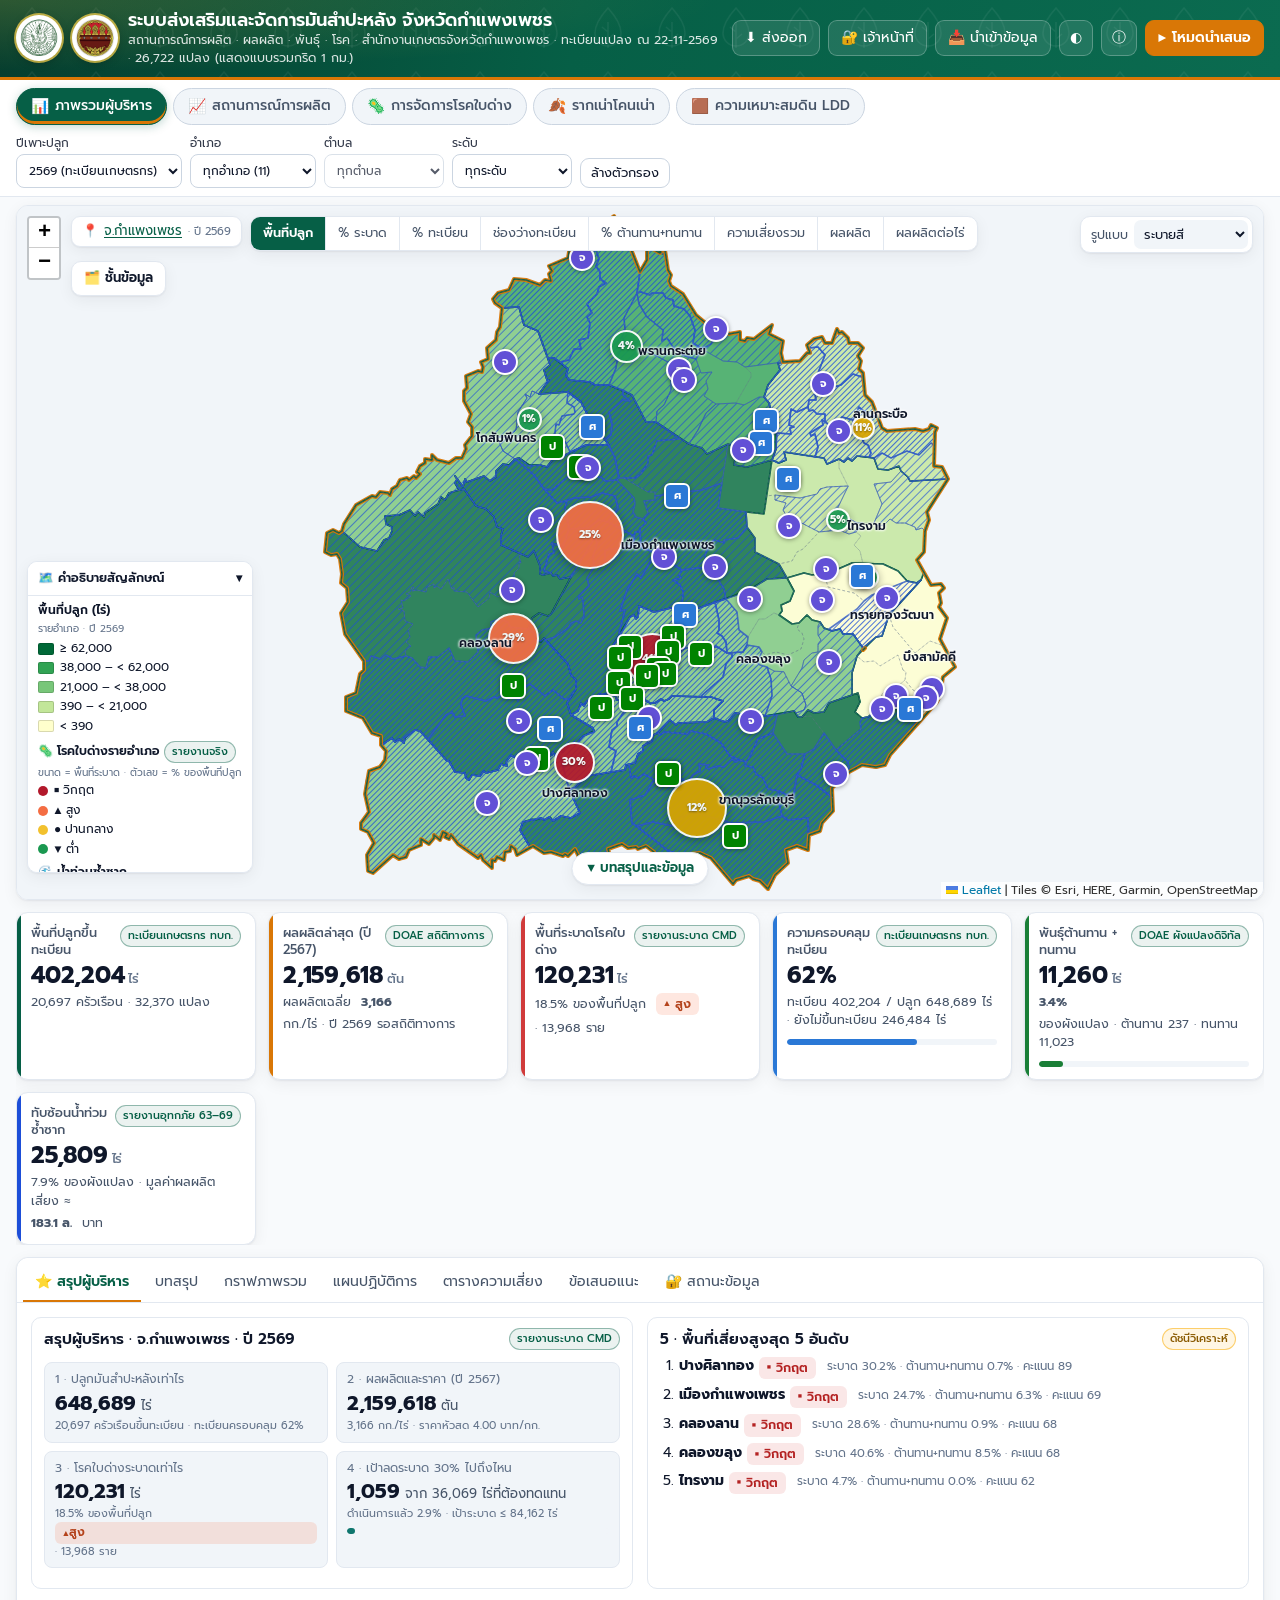
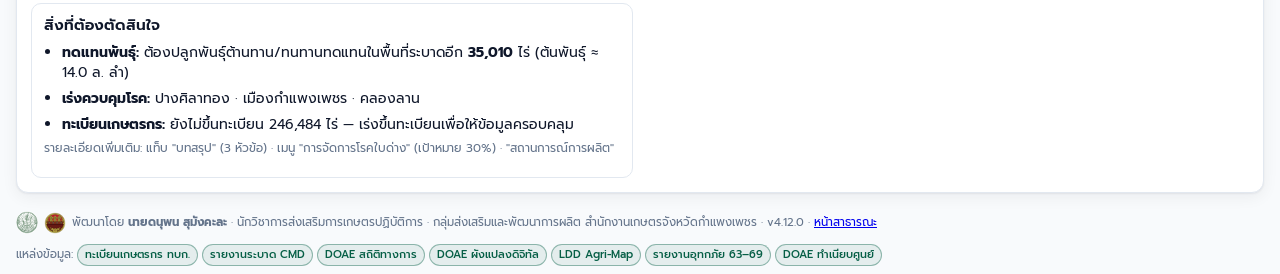
==== admin.html @ cf4606df "v4.12.0: โหมดทดลองชุดชั้นข้อมูลตามคำถาม (?preset=1) Co-Authored-By: Claude Opus 5.5 <noreply@anthrop" ====
<!doctype html>
<html lang="th" data-theme="light" class="staff-site">
<head>
<meta charset="utf-8">
<meta name="viewport" content="width=device-width, initial-scale=1">
<title>เจ้าหน้าที่ · ระบบส่งเสริมและจัดการมันสำปะหลังจังหวัดกำแพงเพชร</title>
<meta name="robots" content="noindex,nofollow">
<meta name="description" content="ระบบส่งเสริมและจัดการมันสำปะหลังจังหวัดกำแพงเพชร — รายงานสถานการณ์การผลิต ผลผลิต พันธุ์ และโรค สำนักงานเกษตรจังหวัดกำแพงเพชร กรมส่งเสริมการเกษตร">
<link rel="icon" href="assets/img/logo-doae.png">
<link rel="preconnect" href="https://fonts.googleapis.com">
<link rel="stylesheet" href="https://fonts.googleapis.com/css2?family=Prompt:wght@400;500;600;700&family=Sarabun:wght@400;500;600&display=swap">
<link rel="stylesheet" href="vendor/leaflet.css">
<link rel="stylesheet" href="vendor/MarkerCluster.css">
<link rel="stylesheet" href="css/app.css?v=4.12.0">
</head>
<body>
<div id="app">
  <header class="topbar">
    <div class="brand">
      <img class="logo" src="assets/img/logo-doae.png" alt="ตรากรมส่งเสริมการเกษตร" width="46" height="48">
      <img class="logo" src="assets/img/seal-kpp.png" alt="ตราจังหวัดกำแพงเพชร" width="46" height="46">
      <div class="brand-text">
        <h1>ระบบส่งเสริมและจัดการมันสำปะหลัง จังหวัดกำแพงเพชร</h1>
        <p>สถานการณ์การผลิต · ผลผลิต · พันธุ์ · โรค · สำนักงานเกษตรจังหวัดกำแพงเพชร · <span id="asof"></span></p>
      </div>
    </div>
    <div class="actions">
      <span class="year-pill pres-only" id="presYear"></span>
      <div class="menu admin-only">
        <button class="btn" id="btnExport" aria-haspopup="true">⬇ ส่งออก</button>
        <div class="menu-list" id="exportMenu" hidden>
          <button data-export="pdf">รายงานผู้บริหาร (PDF)</button>
          <button data-export="atlas">ชุดแผนที่โรคใบด่าง (PNG)</button>
          <button data-export="png">ภาพแดชบอร์ด (PNG)</button>
          <button data-export="xlsx">สรุปข้อมูล (Excel)</button>
          <button data-export="geojson">ชั้นข้อมูลอำเภอ (GeoJSON)</button>
        </div>
      </div>
      <button class="btn" id="btnAdmin" title="เข้าสู่ระบบแอดมิน/เจ้าหน้าที่">🔐 เจ้าหน้าที่</button>
      <button class="btn admin-only" id="btnImport">📥 นำเข้าข้อมูล</button>
      <button class="btn icon" id="btnTheme" title="สลับโหมดสว่าง/มืด" aria-label="สลับธีม">◐</button>
      <button class="btn icon" id="btnAbout" title="เกี่ยวกับระบบ" aria-label="เกี่ยวกับระบบ">ⓘ</button>
      <button class="btn primary" id="btnPresent" title="โหมดนำเสนอผู้บริหาร">▶ โหมดนำเสนอ</button>
    </div>
  </header>

  <nav class="modbar">
    <div class="modules" role="tablist" aria-label="โมดูล">
      <button class="mod active" data-mod="overview" role="tab"><span>📊</span>ภาพรวมผู้บริหาร</button>
      <button class="mod" data-mod="prod" role="tab"><span>📈</span>สถานการณ์การผลิต</button>
      <button class="mod" data-mod="cmd" role="tab"><span>🦠</span>การจัดการโรคใบด่าง</button>
      <button class="mod" data-mod="rootrot" role="tab"><span>🍂</span>รากเน่าโคนเน่า</button>
      <button class="mod" data-mod="soil" role="tab"><span>🟫</span>ความเหมาะสมดิน LDD</button>
    </div>
    <div class="filters" role="group" aria-label="ตัวกรองข้อมูล">
      <label class="fld"><span>ปีเพาะปลูก</span><select id="fYear"></select></label>
      <label class="fld"><span>อำเภอ</span><select id="fDistrict"></select></label>
      <label class="fld"><span>ตำบล</span><select id="fTambon" disabled></select></label>
      <label class="fld admin-only"><span>ระดับ</span><select id="fRisk">
        <option value="all">ทุกระดับ</option><option value="critical">วิกฤต</option><option value="serious">สูง</option><option value="warning">ปานกลาง</option><option value="good">ต่ำ</option></select></label>
      <button class="btn ghost sm" id="btnReset" title="ล้างตัวกรอง">ล้างตัวกรอง</button>
    </div>
  </nav>

  <main class="main">
    <section class="map-wrap">
      <div id="map" role="application" aria-label="แผนที่"></div>
      <div class="map-top">
        <div class="crumb" id="crumb"></div>
        <div class="metric-switch" id="metricSwitch" role="tablist" aria-label="ตัวชี้วัดบนแผนที่"></div>
        <label class="style-sel"><span>รูปแบบ</span><select id="mapStyle" aria-label="รูปแบบแผนที่"></select></label>
        <button class="layer-btn" id="lpToggle" aria-label="ชั้นข้อมูล">🗂️ ชั้นข้อมูล</button>
      </div>
      <aside class="layer-panel collapsed" id="layerPanel">
        <div class="lp-head"><strong>ชั้นข้อมูลแผนที่</strong><button class="btn icon sm" id="lpClose" aria-label="ปิด">✕</button></div>
        <div class="lp-body" id="lpBody"></div>
      </aside>
      <div class="legend" id="legend"></div>
      <button class="to-summary" id="btnToSummary" type="button" title="ซูมแผนที่ด้วยล้อเมาส์: คลิกแผนที่ก่อน หรือกด Ctrl ค้างไว้">▼ บทสรุปและข้อมูล</button>
    </section>

    <section class="kpis" id="kpis" aria-label="ตัวชี้วัดหลัก"></section>

    <section class="side" id="side">
      <nav class="tabs" role="tablist" id="sideTabs"></nav>
      <div class="side-body" id="sideBody"></div>
    </section>
  </main>

  <footer class="foot">
    <div class="credit">
      <img src="assets/img/logo-doae.png" alt="" width="22" height="23"><img src="assets/img/seal-kpp.png" alt="" width="22" height="22">
      <span>พัฒนาโดย <b id="devName"></b> · <span id="devUnit"></span> · v<span id="appVer"></span> · <a href="./">หน้าสาธารณะ</a></span>
    </div>
    <span class="admin-only">แหล่งข้อมูล: <span id="footSources"></span></span>
  </footer>
</div>

<!-- CMD Atlas -->
<div class="modal atlas" id="atlasModal" hidden role="dialog" aria-modal="true" aria-labelledby="atlasTitle">
  <div class="modal-card wide">
    <div class="modal-h">
      <h2 id="atlasTitle">🗺️ ชุดแผนที่วิเคราะห์พื้นที่การจัดการโรคใบด่างมันสำปะหลัง <small id="atlasSub"></small></h2>
      <div class="row-gap">
        <button class="btn" id="btnAtlasPng">⬇ PNG</button>
        <button class="btn" id="btnAtlasPdf">⬇ PDF</button>
        <button class="btn icon" data-close aria-label="ปิด">✕</button>
      </div>
    </div>
    <div class="atlas-grid" id="atlasGrid"></div>
  </div>
</div>

<!-- Admin / Staff -->
<div class="modal" id="adminModal" hidden role="dialog" aria-modal="true" aria-labelledby="admTitle">
  <div class="modal-card narrow">
    <div class="modal-h"><h2 id="admTitle">🔐 เจ้าหน้าที่ / แอดมิน</h2><button class="btn icon" data-close aria-label="ปิด">✕</button></div>
    <div class="modal-b" id="adminBody"></div>
  </div>
</div>

<!-- About -->
<div class="modal" id="aboutModal" hidden role="dialog" aria-modal="true" aria-labelledby="aboutTitle">
  <div class="modal-card narrow">
    <div class="modal-h"><h2 id="aboutTitle">เกี่ยวกับระบบ</h2><button class="btn icon" data-close aria-label="ปิด">✕</button></div>
    <div class="modal-b" id="aboutBody"></div>
  </div>
</div>

<!-- Data Import Studio -->
<div class="modal" id="importModal" hidden role="dialog" aria-modal="true" aria-labelledby="impTitle">
  <div class="modal-card">
    <div class="modal-h">
      <h2 id="impTitle">📥 นำเข้าและอัปเดตชั้นข้อมูล <small>Data Import Studio</small></h2>
      <button class="btn icon" data-close aria-label="ปิด">✕</button>
    </div>
    <nav class="tabs" id="impTabs">
      <button class="tab active" data-itab="table">ตาราง CSV / Excel</button>
      <button class="tab" data-itab="spatial">ชั้นข้อมูลเชิงพื้นที่</button>
      <button class="tab" data-itab="varieties">พันธุ์ &amp; ตั้งค่า</button>
      <button class="tab" data-itab="templates">แม่แบบ</button>
      <button class="tab" data-itab="manage">ข้อมูลที่นำเข้า</button>
    </nav>
    <div class="modal-b">
      <div class="itab active" id="itab-table">
        <label class="drop" id="dropTable">
          <input type="file" id="fileTable" accept=".csv,.xlsx,.xls" hidden>
          <strong>ลากไฟล์ .csv / .xlsx มาวาง</strong> หรือคลิกเพื่อเลือก
          <span class="hint">ระบบจับคู่คอลัมน์อัตโนมัติ: ปี, อำเภอ, ตำบล, หมู่บ้าน, พื้นที่ปลูก, พื้นที่ระบาด, พันธุ์ต้านทาน, พิกัด Lat/Lng หรือ UTM</span>
        </label>
        <div id="mapStep" hidden>
          <div class="row-between">
            <div><strong id="impFileName"></strong> · <span id="impRowCount"></span></div>
            <label class="fld inline"><span>ปีเริ่มต้น (ถ้าไม่มีคอลัมน์ปี)</span><input type="number" id="impDefaultYear" min="2550" max="2600"></label>
            <label class="fld inline"><span>โซน UTM เริ่มต้น</span><select id="impZone"><option>47</option><option>48</option></select></label>
          </div>
          <div class="table-wrap map-grid" id="mapGrid"></div>
          <div class="table-wrap preview" id="previewGrid"></div>
          <div class="row-between">
            <span class="hint" id="impValidation"></span>
            <button class="btn primary" id="btnDoImport">นำเข้าและอัปเดตแผนที่</button>
          </div>
        </div>
      </div>
      <div class="itab" id="itab-spatial">
        <label class="drop" id="dropSpatial">
          <input type="file" id="fileSpatial" accept=".geojson,.json,.zip,.kml" hidden>
          <strong>ลากไฟล์ GeoJSON / Shapefile (.zip) / KML มาวาง</strong> หรือคลิกเพื่อเลือก
          <span class="hint">พิกัด UTM 47N/48N ในไฟล์ GeoJSON จะถูกแปลงเป็น WGS84 อัตโนมัติ</span>
        </label>
        <div class="spatial-opts">
          <label class="fld"><span>ใช้เป็น</span><select id="spatialRole">
            <option value="custom">ชั้นข้อมูลทั่วไป</option>
            <option value="flood">ขอบเขตน้ำท่วมซ้ำซาก (คำนวณพื้นที่ทับซ้อนใหม่)</option>
            <option value="clean">แปลงพันธุ์สะอาด / แปลงพันธุ์ต้านทาน</option>
            <option value="soil">ความเหมาะสมของดิน (S1/S2/S3/N)</option>
          </select></label>
          <label class="fld"><span>สีชั้นข้อมูล</span><input type="color" id="spatialColor" value="#0e7490"></label>
        </div>
      </div>
      <div class="itab" id="itab-varieties">
        <div class="var-head">
          <div>
            <h3>การจัดกลุ่มพันธุ์มันสำปะหลังต่อโรคใบด่าง</h3>
            <p class="hint">ต้านทาน (อิทธิ 1–3) · ทนทาน (ห้วยบง 60, เกษตรศาสตร์ 50, ระยอง 72) · ทั่วไป (ค่าเริ่มต้นของพันธุ์อื่นๆ) · อ่อนแอ (รวมพันธุ์ไม่รับรอง/ไม่ระบุ) — ชื่อพันธุ์จับคู่อัตโนมัติ เช่น KU50 = เกษตรศาสตร์ 50, CMR 89 = พันธุ์ 89</p>
          </div>
          <div class="add-var">
            <input type="text" id="newVarName" placeholder="ชื่อพันธุ์ใหม่ เช่น อิทธิ 4">
            <select id="newVarClass"></select>
            <button class="btn" id="btnAddVar">+ เพิ่มพันธุ์</button>
          </div>
        </div>
        <div class="variety-list" id="varietyList"></div>
        <div class="row-between">
          <label class="fld inline"><span>ราคามันสำปะหลัง (บาท/กก.) ประเมินมูลค่าความเสียหาย</span><input type="number" step="0.05" id="setPrice"></label>
          <div class="row-gap"><button class="btn" id="btnResetVar">คืนค่าเริ่มต้น</button><button class="btn primary" id="btnSaveSettings">บันทึกและคำนวณใหม่</button></div>
        </div>
      </div>
      <div class="itab" id="itab-templates">
        <div class="card flat">
          <h3>แม่แบบสำหรับเจ้าหน้าที่</h3>
          <p class="hint">ดาวน์โหลด กรอกข้อมูลผลสำรวจ แล้วนำเข้าที่แท็บแรก</p>
          <div class="btn-row">
            <button class="btn" data-tpl="csv">แม่แบบ CSV ผลสำรวจรายตำบล/หมู่บ้าน</button>
            <button class="btn" data-tpl="xlsx">แม่แบบ Excel (.xlsx)</button>
            <button class="btn" data-tpl="geojson">แม่แบบ GeoJSON จุดสำรวจโรค</button>
          </div>
        </div>
      </div>
      <div class="itab" id="itab-manage">
        <div id="importList"></div>
        <button class="btn danger" id="btnClearImports">ล้างข้อมูลที่นำเข้าทั้งหมด</button>
      </div>
    </div>
  </div>
</div>

<div id="toasts" aria-live="polite"></div>
<div id="busy" hidden><div class="spinner"></div><span id="busyText">กำลังประมวลผล…</span></div>
<div id="reportHost" aria-hidden="true"></div>

<script src="vendor/leaflet.js"></script>
<script src="vendor/markercluster.js"></script>
<script src="vendor/leaflet-heat.js"></script>
<script src="vendor/chart.umd.min.js"></script>
<script src="data/geo.js?v=4.12.0"></script>
<script src="data/stats.js?v=4.12.0"></script>
<script src="data/parcels.js?v=4.12.0"></script>
<script>/* ข้อมูลรายแปลงละเอียดใช้เฉพาะเครื่องภายใน (data/private/ ไม่ถูกเผยแพร่) */
  if (location.protocol === 'file:' || /^(localhost|127\.0\.0\.1)$/.test(location.hostname)) document.write('<script src="data/private/parcels.js?v=4.12.0" onerror="this.remove()"><\/script>');</script>
<script src="data/networks.js?v=4.12.0"></script>
<script src="data/flood.js?v=4.12.0"></script>
<script src="data/ldd_soil.js?v=4.12.0"></script>
<script src="data/reports.js?v=4.12.0"></script>
<script src="data/parcel_trends.js?v=4.12.0"></script>
<script src="js/config.js?v=4.12.0"></script>
<script src="js/utils.js?v=4.12.0"></script>
<script src="js/data.js?v=4.12.0"></script>
<script src="js/map.js?v=4.12.0"></script>
<script src="js/charts.js?v=4.12.0"></script>
<script src="js/importer.js?v=4.12.0"></script>
<script src="js/exporter.js?v=4.12.0"></script>
<script src="js/admin.js?v=4.12.0"></script>
<script src="js/app.js?v=4.12.0"></script>
</body>
</html>
---- vendor/leaflet.css ----
/* required styles */

.leaflet-pane,
.leaflet-tile,
.leaflet-marker-icon,
.leaflet-marker-shadow,
.leaflet-tile-container,
.leaflet-pane > svg,
.leaflet-pane > canvas,
.leaflet-zoom-box,
.leaflet-image-layer,
.leaflet-layer {
	position: absolute;
	left: 0;
	top: 0;
	}
.leaflet-container {
	overflow: hidden;
	}
.leaflet-tile,
.leaflet-marker-icon,
.leaflet-marker-shadow {
	-webkit-user-select: none;
	   -moz-user-select: none;
	        user-select: none;
	  -webkit-user-drag: none;
	}
/* Prevents IE11 from highlighting tiles in blue */
.leaflet-tile::selection {
	background: transparent;
}
/* Safari renders non-retina tile on retina better with this, but Chrome is worse */
.leaflet-safari .leaflet-tile {
	image-rendering: -webkit-optimize-contrast;
	}
/* hack that prevents hw layers "stretching" when loading new tiles */
.leaflet-safari .leaflet-tile-container {
	width: 1600px;
	height: 1600px;
	-webkit-transform-origin: 0 0;
	}
.leaflet-marker-icon,
.leaflet-marker-shadow {
	display: block;
	}
/* .leaflet-container svg: reset svg max-width decleration shipped in Joomla! (joomla.org) 3.x */
/* .leaflet-container img: map is broken in FF if you have max-width: 100% on tiles */
.leaflet-container .leaflet-overlay-pane svg {
	max-width: none !important;
	max-height: none !important;
	}
.leaflet-container .leaflet-marker-pane img,
.leaflet-container .leaflet-shadow-pane img,
.leaflet-container .leaflet-tile-pane img,
.leaflet-container img.leaflet-image-layer,
.leaflet-container .leaflet-tile {
	max-width: none !important;
	max-height: none !important;
	width: auto;
	padding: 0;
	}

.leaflet-container img.leaflet-tile {
	/* See: https://bugs.chromium.org/p/chromium/issues/detail?id=600120 */
	mix-blend-mode: plus-lighter;
}

.leaflet-container.leaflet-touch-zoom {
	-ms-touch-action: pan-x pan-y;
	touch-action: pan-x pan-y;
	}
.leaflet-container.leaflet-touch-drag {
	-ms-touch-action: pinch-zoom;
	/* Fallback for FF which doesn't support pinch-zoom */
	touch-action: none;
	touch-action: pinch-zoom;
}
.leaflet-container.leaflet-touch-drag.leaflet-touch-zoom {
	-ms-touch-action: none;
	touch-action: none;
}
.leaflet-container {
	-webkit-tap-highlight-color: transparent;
}
.leaflet-container a {
	-webkit-tap-highlight-color: rgba(51, 181, 229, 0.4);
}
.leaflet-tile {
	filter: inherit;
	visibility: hidden;
	}
.leaflet-tile-loaded {
	visibility: inherit;
	}
.leaflet-zoom-box {
	width: 0;
	height: 0;
	-moz-box-sizing: border-box;
	     box-sizing: border-box;
	z-index: 800;
	}
/* workaround for https://bugzilla.mozilla.org/show_bug.cgi?id=888319 */
.leaflet-overlay-pane svg {
	-moz-user-select: none;
	}

.leaflet-pane         { z-index: 400; }

.leaflet-tile-pane    { z-index: 200; }
.leaflet-overlay-pane { z-index: 400; }
.leaflet-shadow-pane  { z-index: 500; }
.leaflet-marker-pane  { z-index: 600; }
.leaflet-tooltip-pane   { z-index: 650; }
.leaflet-popup-pane   { z-index: 700; }

.leaflet-map-pane canvas { z-index: 100; }
.leaflet-map-pane svg    { z-index: 200; }

.leaflet-vml-shape {
	width: 1px;
	height: 1px;
	}
.lvml {
	behavior: url(#default#VML);
	display: inline-block;
	position: absolute;
	}


/* control positioning */

.leaflet-control {
	position: relative;
	z-index: 800;
	pointer-events: visiblePainted; /* IE 9-10 doesn't have auto */
	pointer-events: auto;
	}
.leaflet-top,
.leaflet-bottom {
	position: absolute;
	z-index: 1000;
	pointer-events: none;
	}
.leaflet-top {
	top: 0;
	}
.leaflet-right {
	right: 0;
	}
.leaflet-bottom {
	bottom: 0;
	}
.leaflet-left {
	left: 0;
	}
.leaflet-control {
	float: left;
	clear: both;
	}
.leaflet-right .leaflet-control {
	float: right;
	}
.leaflet-top .leaflet-control {
	margin-top: 10px;
	}
.leaflet-bottom .leaflet-control {
	margin-bottom: 10px;
	}
.leaflet-left .leaflet-control {
	margin-left: 10px;
	}
.leaflet-right .leaflet-control {
	margin-right: 10px;
	}


/* zoom and fade animations */

.leaflet-fade-anim .leaflet-popup {
	opacity: 0;
	-webkit-transition: opacity 0.2s linear;
	   -moz-transition: opacity 0.2s linear;
	        transition: opacity 0.2s linear;
	}
.leaflet-fade-anim .leaflet-map-pane .leaflet-popup {
	opacity: 1;
	}
.leaflet-zoom-animated {
	-webkit-transform-origin: 0 0;
	    -ms-transform-origin: 0 0;
	        transform-origin: 0 0;
	}
svg.leaflet-zoom-animated {
	will-change: transform;
}

.leaflet-zoom-anim .leaflet-zoom-animated {
	-webkit-transition: -webkit-transform 0.25s cubic-bezier(0,0,0.25,1);
	   -moz-transition:    -moz-transform 0.25s cubic-bezier(0,0,0.25,1);
	        transition:         transform 0.25s cubic-bezier(0,0,0.25,1);
	}
.leaflet-zoom-anim .leaflet-tile,
.leaflet-pan-anim .leaflet-tile {
	-webkit-transition: none;
	   -moz-transition: none;
	        transition: none;
	}

.leaflet-zoom-anim .leaflet-zoom-hide {
	visibility: hidden;
	}


/* cursors */

.leaflet-interactive {
	cursor: pointer;
	}
.leaflet-grab {
	cursor: -webkit-grab;
	cursor:    -moz-grab;
	cursor:         grab;
	}
.leaflet-crosshair,
.leaflet-crosshair .leaflet-interactive {
	cursor: crosshair;
	}
.leaflet-popup-pane,
.leaflet-control {
	cursor: auto;
	}
.leaflet-dragging .leaflet-grab,
.leaflet-dragging .leaflet-grab .leaflet-interactive,
.leaflet-dragging .leaflet-marker-draggable {
	cursor: move;
	cursor: -webkit-grabbing;
	cursor:    -moz-grabbing;
	cursor:         grabbing;
	}

/* marker & overlays interactivity */
.leaflet-marker-icon,
.leaflet-marker-shadow,
.leaflet-image-layer,
.leaflet-pane > svg path,
.leaflet-tile-container {
	pointer-events: none;
	}

.leaflet-marker-icon.leaflet-interactive,
.leaflet-image-layer.leaflet-interactive,
.leaflet-pane > svg path.leaflet-interactive,
svg.leaflet-image-layer.leaflet-interactive path {
	pointer-events: visiblePainted; /* IE 9-10 doesn't have auto */
	pointer-events: auto;
	}

/* visual tweaks */

.leaflet-container {
	background: #ddd;
	outline-offset: 1px;
	}
.leaflet-container a {
	color: #0078A8;
	}
.leaflet-zoom-box {
	border: 2px dotted #38f;
	background: rgba(255,255,255,0.5);
	}


/* general typography */
.leaflet-container {
	font-family: "Helvetica Neue", Arial, Helvetica, sans-serif;
	font-size: 12px;
	font-size: 0.75rem;
	line-height: 1.5;
	}


/* general toolbar styles */

.leaflet-bar {
	box-shadow: 0 1px 5px rgba(0,0,0,0.65);
	border-radius: 4px;
	}
.leaflet-bar a {
	background-color: #fff;
	border-bottom: 1px solid #ccc;
	width: 26px;
	height: 26px;
	line-height: 26px;
	display: block;
	text-align: center;
	text-decoration: none;
	color: black;
	}
.leaflet-bar a,
.leaflet-control-layers-toggle {
	background-position: 50% 50%;
	background-repeat: no-repeat;
	display: block;
	}
.leaflet-bar a:hover,
.leaflet-bar a:focus {
	background-color: #f4f4f4;
	}
.leaflet-bar a:first-child {
	border-top-left-radius: 4px;
	border-top-right-radius: 4px;
	}
.leaflet-bar a:last-child {
	border-bottom-left-radius: 4px;
	border-bottom-right-radius: 4px;
	border-bottom: none;
	}
.leaflet-bar a.leaflet-disabled {
	cursor: default;
	background-color: #f4f4f4;
	color: #bbb;
	}

.leaflet-touch .leaflet-bar a {
	width: 30px;
	height: 30px;
	line-height: 30px;
	}
.leaflet-touch .leaflet-bar a:first-child {
	border-top-left-radius: 2px;
	border-top-right-radius: 2px;
	}
.leaflet-touch .leaflet-bar a:last-child {
	border-bottom-left-radius: 2px;
	border-bottom-right-radius: 2px;
	}

/* zoom control */

.leaflet-control-zoom-in,
.leaflet-control-zoom-out {
	font: bold 18px 'Lucida Console', Monaco, monospace;
	text-indent: 1px;
	}

.leaflet-touch .leaflet-control-zoom-in, .leaflet-touch .leaflet-control-zoom-out  {
	font-size: 22px;
	}


/* layers control */

.leaflet-control-layers {
	box-shadow: 0 1px 5px rgba(0,0,0,0.4);
	background: #fff;
	border-radius: 5px;
	}
.leaflet-control-layers-toggle {
	background-image: url(images/layers.png);
	width: 36px;
	height: 36px;
	}
.leaflet-retina .leaflet-control-layers-toggle {
	background-image: url(images/layers-2x.png);
	background-size: 26px 26px;
	}
.leaflet-touch .leaflet-control-layers-toggle {
	width: 44px;
	height: 44px;
	}
.leaflet-control-layers .leaflet-control-layers-list,
.leaflet-control-layers-expanded .leaflet-control-layers-toggle {
	display: none;
	}
.leaflet-control-layers-expanded .leaflet-control-layers-list {
	display: block;
	position: relative;
	}
.leaflet-control-layers-expanded {
	padding: 6px 10px 6px 6px;
	color: #333;
	background: #fff;
	}
.leaflet-control-layers-scrollbar {
	overflow-y: scroll;
	overflow-x: hidden;
	padding-right: 5px;
	}
.leaflet-control-layers-selector {
	margin-top: 2px;
	position: relative;
	top: 1px;
	}
.leaflet-control-layers label {
	display: block;
	font-size: 13px;
	font-size: 1.08333em;
	}
.leaflet-control-layers-separator {
	height: 0;
	border-top: 1px solid #ddd;
	margin: 5px -10px 5px -6px;
	}

/* Default icon URLs */
.leaflet-default-icon-path { /* used only in path-guessing heuristic, see L.Icon.Default */
	background-image: url(images/marker-icon.png);
	}


/* attribution and scale controls */

.leaflet-container .leaflet-control-attribution {
	background: #fff;
	background: rgba(255, 255, 255, 0.8);
	margin: 0;
	}
.leaflet-control-attribution,
.leaflet-control-scale-line {
	padding: 0 5px;
	color: #333;
	line-height: 1.4;
	}
.leaflet-control-attribution a {
	text-decoration: none;
	}
.leaflet-control-attribution a:hover,
.leaflet-control-attribution a:focus {
	text-decoration: underline;
	}
.leaflet-attribution-flag {
	display: inline !important;
	vertical-align: baseline !important;
	width: 1em;
	height: 0.6669em;
	}
.leaflet-left .leaflet-control-scale {
	margin-left: 5px;
	}
.leaflet-bottom .leaflet-control-scale {
	margin-bottom: 5px;
	}
.leaflet-control-scale-line {
	border: 2px solid #777;
	border-top: none;
	line-height: 1.1;
	padding: 2px 5px 1px;
	white-space: nowrap;
	-moz-box-sizing: border-box;
	     box-sizing: border-box;
	background: rgba(255, 255, 255, 0.8);
	text-shadow: 1px 1px #fff;
	}
.leaflet-control-scale-line:not(:first-child) {
	border-top: 2px solid #777;
	border-bottom: none;
	margin-top: -2px;
	}
.leaflet-control-scale-line:not(:first-child):not(:last-child) {
	border-bottom: 2px solid #777;
	}

.leaflet-touch .leaflet-control-attribution,
.leaflet-touch .leaflet-control-layers,
.leaflet-touch .leaflet-bar {
	box-shadow: none;
	}
.leaflet-touch .leaflet-control-layers,
.leaflet-touch .leaflet-bar {
	border: 2px solid rgba(0,0,0,0.2);
	background-clip: padding-box;
	}


/* popup */

.leaflet-popup {
	position: absolute;
	text-align: center;
	margin-bottom: 20px;
	}
.leaflet-popup-content-wrapper {
	padding: 1px;
	text-align: left;
	border-radius: 12px;
	}
.leaflet-popup-content {
	margin: 13px 24px 13px 20px;
	line-height: 1.3;
	font-size: 13px;
	font-size: 1.08333em;
	min-height: 1px;
	}
.leaflet-popup-content p {
	margin: 17px 0;
	margin: 1.3em 0;
	}
.leaflet-popup-tip-container {
	width: 40px;
	height: 20px;
	position: absolute;
	left: 50%;
	margin-top: -1px;
	margin-left: -20px;
	overflow: hidden;
	pointer-events: none;
	}
.leaflet-popup-tip {
	width: 17px;
	height: 17px;
	padding: 1px;

	margin: -10px auto 0;
	pointer-events: auto;

	-webkit-transform: rotate(45deg);
	   -moz-transform: rotate(45deg);
	    -ms-transform: rotate(45deg);
	        transform: rotate(45deg);
	}
.leaflet-popup-content-wrapper,
.leaflet-popup-tip {
	background: white;
	color: #333;
	box-shadow: 0 3px 14px rgba(0,0,0,0.4);
	}
.leaflet-container a.leaflet-popup-close-button {
	position: absolute;
	top: 0;
	right: 0;
	border: none;
	text-align: center;
	width: 24px;
	height: 24px;
	font: 16px/24px Tahoma, Verdana, sans-serif;
	color: #757575;
	text-decoration: none;
	background: transparent;
	}
.leaflet-container a.leaflet-popup-close-button:hover,
.leaflet-container a.leaflet-popup-close-button:focus {
	color: #585858;
	}
.leaflet-popup-scrolled {
	overflow: auto;
	}

.leaflet-oldie .leaflet-popup-content-wrapper {
	-ms-zoom: 1;
	}
.leaflet-oldie .leaflet-popup-tip {
	width: 24px;
	margin: 0 auto;

	-ms-filter: "progid:DXImageTransform.Microsoft.Matrix(M11=0.70710678, M12=0.70710678, M21=-0.70710678, M22=0.70710678)";
	filter: progid:DXImageTransform.Microsoft.Matrix(M11=0.70710678, M12=0.70710678, M21=-0.70710678, M22=0.70710678);
	}

.leaflet-oldie .leaflet-control-zoom,
.leaflet-oldie .leaflet-control-layers,
.leaflet-oldie .leaflet-popup-content-wrapper,
.leaflet-oldie .leaflet-popup-tip {
	border: 1px solid #999;
	}


/* div icon */

.leaflet-div-icon {
	background: #fff;
	border: 1px solid #666;
	}


/* Tooltip */
/* Base styles for the element that has a tooltip */
.leaflet-tooltip {
	position: absolute;
	padding: 6px;
	background-color: #fff;
	border: 1px solid #fff;
	border-radius: 3px;
	color: #222;
	white-space: nowrap;
	-webkit-user-select: none;
	-moz-user-select: none;
	-ms-user-select: none;
	user-select: none;
	pointer-events: none;
	box-shadow: 0 1px 3px rgba(0,0,0,0.4);
	}
.leaflet-tooltip.leaflet-interactive {
	cursor: pointer;
	pointer-events: auto;
	}
.leaflet-tooltip-top:before,
.leaflet-tooltip-bottom:before,
.leaflet-tooltip-left:before,
.leaflet-tooltip-right:before {
	position: absolute;
	pointer-events: none;
	border: 6px solid transparent;
	background: transparent;
	content: "";
	}

/* Directions */

.leaflet-tooltip-bottom {
	margin-top: 6px;
}
.leaflet-tooltip-top {
	margin-top: -6px;
}
.leaflet-tooltip-bottom:before,
.leaflet-tooltip-top:before {
	left: 50%;
	margin-left: -6px;
	}
.leaflet-tooltip-top:before {
	bottom: 0;
	margin-bottom: -12px;
	border-top-color: #fff;
	}
.leaflet-tooltip-bottom:before {
	top: 0;
	margin-top: -12px;
	margin-left: -6px;
	border-bottom-color: #fff;
	}
.leaflet-tooltip-left {
	margin-left: -6px;
}
.leaflet-tooltip-right {
	margin-left: 6px;
}
.leaflet-tooltip-left:before,
.leaflet-tooltip-right:before {
	top: 50%;
	margin-top: -6px;
	}
.leaflet-tooltip-left:before {
	right: 0;
	margin-right: -12px;
	border-left-color: #fff;
	}
.leaflet-tooltip-right:before {
	left: 0;
	margin-left: -12px;
	border-right-color: #fff;
	}

/* Printing */

@media print {
	/* Prevent printers from removing background-images of controls. */
	.leaflet-control {
		-webkit-print-color-adjust: exact;
		print-color-adjust: exact;
		}
	}
---- vendor/MarkerCluster.css ----
.leaflet-cluster-anim .leaflet-marker-icon, .leaflet-cluster-anim .leaflet-marker-shadow {
	-webkit-transition: -webkit-transform 0.3s ease-out, opacity 0.3s ease-in;
	-moz-transition: -moz-transform 0.3s ease-out, opacity 0.3s ease-in;
	-o-transition: -o-transform 0.3s ease-out, opacity 0.3s ease-in;
	transition: transform 0.3s ease-out, opacity 0.3s ease-in;
}

.leaflet-cluster-spider-leg {
	/* stroke-dashoffset (duration and function) should match with leaflet-marker-icon transform in order to track it exactly */
	-webkit-transition: -webkit-stroke-dashoffset 0.3s ease-out, -webkit-stroke-opacity 0.3s ease-in;
	-moz-transition: -moz-stroke-dashoffset 0.3s ease-out, -moz-stroke-opacity 0.3s ease-in;
	-o-transition: -o-stroke-dashoffset 0.3s ease-out, -o-stroke-opacity 0.3s ease-in;
	transition: stroke-dashoffset 0.3s ease-out, stroke-opacity 0.3s ease-in;
}
---- css/app.css ----
:root {
  --brand: #065F46; --brand-2: #047857; --brand-line: rgba(6,95,70,.4); --brand-tint: rgba(6,95,70,.08); --brand-soft: #d1fae5; --gold: #D97706; --gold-soft: #fef3c7;
  --bg: #F8FAFC; --surface: #ffffff; --surface-2: #f1f5f9; --border: #e2e8f0; --border-strong: #cbd5e1;
  --text: #0f172a; --text-2: #475569; --text-3: #64748b;
  --s1: #2a78d6; --s2: #eb6834; --s3: #1baf7a; --s4: #eda100; --s5: #e87ba4;
  --good: #0ca30c; --warning: #fab219; --serious: #ec835a; --critical: #d03b3b;
  --good-ink: #067a06; --warning-ink: #8a5a00; --critical-ink: #b42323;
  --flood: #1d4ed8; --resist: #0f766e;
  --shadow: 0 1px 2px rgba(15,23,42,.06), 0 4px 16px rgba(15,23,42,.06);
  --radius: 12px; --font: 'Prompt', 'Sarabun', 'Leelawadee UI', 'Tahoma', sans-serif;
  --fs: 14px;
  color-scheme: light;
}
:root[data-theme="dark"] {
  --brand: #10b981; --brand-2: #34d399; --brand-line: rgba(16,185,129,.45); --brand-tint: rgba(16,185,129,.1); --brand-soft: #064e3b; --gold: #f59e0b; --gold-soft: #451a03;
  --bg: #0F172A; --surface: #111c33; --surface-2: #17233d; --border: #22314f; --border-strong: #334766;
  --text: #e2e8f0; --text-2: #a7b4c8; --text-3: #8392a8;
  --s1: #3987e5; --s2: #d95926; --s3: #199e70; --s4: #c98500; --s5: #d55181;
  --good-ink: #4ade80; --warning-ink: #fcd34d; --critical-ink: #f87171;
  --flood: #60a5fa; --resist: #2dd4bf;
  --shadow: 0 1px 2px rgba(0,0,0,.4), 0 6px 20px rgba(0,0,0,.35);
  color-scheme: dark;
}
@media (prefers-color-scheme: dark) {
  :root:not([data-theme="light"]) { color-scheme: dark; }
}

* { box-sizing: border-box; }
html, body { margin: 0; height: 100%; }
body { background: var(--bg); color: var(--text); font-family: var(--font); font-size: var(--fs); line-height: 1.45; -webkit-font-smoothing: antialiased; }
button, select, input { font: inherit; color: inherit; }
h1, h2, h3 { margin: 0; font-weight: 600; }
.hint { color: var(--text-3); font-size: .85em; margin: .3rem 0 .6rem; display: block; }

#app { display: flex; flex-direction: column; min-height: 100vh; }

/* ---------- Top bar ---------- */
.topbar { display: flex; align-items: center; gap: 14px; padding: 9px 16px; color: #fff; flex-wrap: wrap; position: relative;
  background: radial-gradient(1200px 120px at 0% 0%, rgba(253,224,71,.16), transparent 60%), url("data:image/svg+xml,%3Csvg xmlns='http://www.w3.org/2000/svg' width='64' height='64' viewBox='0 0 64 64'%3E%3Cg fill='none' stroke='%23ffffff' stroke-opacity='.06' stroke-width='1.5'%3E%3Cpath d='M32 8c-9 10-13 17-13 25a13 13 0 0 0 26 0c0-8-4-15-13-25z'/%3E%3Cpath d='M32 22v26M32 32l-6-5M32 39l6-5'/%3E%3C/g%3E%3C/svg%3E"), linear-gradient(100deg, #053d2e 0%, #065F46 45%, #0b6b50 100%); border-bottom: 3px solid var(--gold); }
:root[data-theme="dark"] .topbar { background-color: #04261d; }
.brand { display: flex; align-items: center; gap: 10px; min-width: 0; flex: 1 1 340px; }
.logo { width: 46px; height: 46px; object-fit: contain; background: #fff; border-radius: 50%; padding: 3px; box-shadow: 0 0 0 2px rgba(252,211,77,.7), 0 2px 8px rgba(0,0,0,.25); flex: none; }
.brand-text h1 { font-size: 1.12rem; line-height: 1.25; }
.brand-text p { margin: 0; font-size: .78rem; opacity: .85; }
.filters { display: flex; gap: 8px; align-items: flex-end; flex-wrap: wrap; }
.fld { display: flex; flex-direction: column; gap: 2px; font-size: .75rem; }
.fld > span { opacity: .85; }
.fld select, .fld input { padding: 6px 8px; border-radius: 8px; border: 1px solid var(--border-strong); background: var(--surface); color: var(--text); min-width: 110px; }
.topbar .fld select { border-color: rgba(255,255,255,.25); background: rgba(255,255,255,.1); color: #fff; }
.topbar .fld select option { color: #0f172a; background: #fff; }
.topbar .fld select:disabled { opacity: .5; }
.fld.inline { flex-direction: row; align-items: center; gap: 8px; }
.actions { display: flex; gap: 8px; align-items: center; }
.btn { border: 1px solid var(--border-strong); background: var(--surface); color: var(--text); padding: 7px 12px; border-radius: 9px; cursor: pointer; white-space: nowrap; transition: background .15s, transform .1s; }
.btn:hover { background: var(--surface-2); }
.btn:active { transform: translateY(1px); }
.btn.primary { background: var(--gold); border-color: var(--gold); color: #fff; font-weight: 600; }
.btn.primary:hover { filter: brightness(1.06); }
.btn.danger { border-color: var(--critical); color: var(--critical-ink); }
.btn.ghost { background: transparent; }
.topbar .btn:not(.primary) { background: rgba(255,255,255,.1); border-color: rgba(255,255,255,.25); color: #fff; }
.topbar .btn:not(.primary):hover { background: rgba(255,255,255,.2); }
.btn.icon { padding: 7px 10px; }
.btn.sm { padding: 2px 8px; font-size: .8rem; }
.menu { position: relative; }
.menu-list { position: absolute; right: 0; top: calc(100% + 6px); background: var(--surface); color: var(--text); border: 1px solid var(--border); border-radius: 10px; box-shadow: var(--shadow); z-index: 2000; min-width: 220px; padding: 6px; }
.menu-list button { display: block; width: 100%; text-align: left; padding: 8px 10px; border: 0; background: none; border-radius: 7px; cursor: pointer; }
.menu-list button:hover { background: var(--surface-2); }
.year-pill { background: var(--gold); color: #fff; padding: 6px 14px; border-radius: 999px; font-weight: 600; }
.pres-only { display: none; }

/* ---------- KPI ---------- */
.kpis { display: grid; grid-template-columns: repeat(5, minmax(0, 1fr)); gap: 12px; padding: 12px 16px 4px; }
.kpi { background: var(--surface); border: 1px solid var(--border); border-radius: var(--radius); padding: 12px 14px; box-shadow: var(--shadow); position: relative; overflow: hidden; min-width: 0; }
.kpi::before { content: ''; position: absolute; inset: 0 auto 0 0; width: 4px; background: var(--accent, var(--brand)); }
.kpi-top { display: flex; justify-content: space-between; align-items: flex-start; gap: 6px; }
.kpi-label { font-size: .8rem; color: var(--text-2); font-weight: 500; }
.kpi-value { font-size: 1.7rem; font-weight: 700; line-height: 1.15; margin-top: 4px; letter-spacing: -.01em; font-variant-numeric: tabular-nums; }
.kpi-unit { font-size: .8rem; font-weight: 500; color: var(--text-3); margin-left: 4px; }
.kpi-sub { font-size: .78rem; color: var(--text-2); margin-top: 4px; display: flex; flex-wrap: wrap; gap: 4px 10px; align-items: center; }
.delta { font-weight: 600; }
.delta.up { color: var(--good-ink); } .delta.down { color: var(--critical-ink); } .delta.na { color: var(--text-3); font-weight: 400; }
.bar { height: 6px; background: var(--surface-2); border-radius: 4px; overflow: hidden; margin-top: 6px; }
.bar > i { display: block; height: 100%; background: var(--resist); border-radius: 4px; }
.badge { display: inline-flex; align-items: center; gap: 4px; font-size: .68rem; padding: 2px 7px; border-radius: 999px; border: 1px solid; white-space: nowrap; font-weight: 500; cursor: help; }
.src-real { color: var(--brand); border-color: var(--brand-line); background: var(--brand-tint); }
.src-est { color: var(--warning-ink); border-color: rgba(250,178,25,.6); background: rgba(250,178,25,.12); }
.src-sim { color: #7c3aed; border-color: #c4b5fd; background: rgba(124,58,237,.07); border-style: dashed; }
:root[data-theme="dark"] .src-sim { color: #c4b5fd; border-color: #6d28d9; }
.src-import { color: var(--s1); border-color: rgba(42,120,214,.5); background: rgba(42,120,214,.08); }
.status { display: inline-flex; align-items: center; gap: 5px; font-weight: 600; font-size: .78rem; padding: 2px 8px; border-radius: 6px; }
.status i { font-style: normal; font-size: .75em; }
.status.good { color: var(--good-ink); background: rgba(12,163,12,.12); }
.status.warning { color: var(--warning-ink); background: rgba(250,178,25,.18); }
.status.critical { color: var(--critical-ink); background: rgba(208,59,59,.12); }
.status.serious { color: #b4431c; background: rgba(244,109,67,.16); }
:root[data-theme="dark"] .status.serious { color: #fb9a74; }
.status.na { color: var(--text-3); background: var(--surface-2); }

/* ---------- Main ---------- */
/* v4.1: แผนที่เต็มหน้าจอ แล้วตามด้วย KPI และบทสรุป/ข้อมูลด้านล่าง */
.main { display: flex; flex-direction: column; gap: 12px; padding: 8px 16px 12px; flex: 1; }
.map-wrap { position: relative; border-radius: var(--radius); overflow: hidden; border: 1px solid var(--border); box-shadow: var(--shadow); height: calc(100vh - var(--hdr, 120px) - 20px); min-height: 480px; flex: none; }
.main > .kpis { padding: 0; }
#map { position: absolute; inset: 0; background: var(--surface-2); }
.side { display: flex; flex-direction: column; background: var(--surface); border: 1px solid var(--border); border-radius: var(--radius); box-shadow: var(--shadow); scroll-margin-top: calc(var(--modbar-h, 60px) + 8px); }
.side > .tabs { position: sticky; top: var(--modbar-h, 60px); z-index: 20; border-radius: var(--radius) var(--radius) 0 0; }
.tabs { display: flex; gap: 2px; padding: 6px 6px 0; border-bottom: 1px solid var(--border); background: var(--surface); flex: none; overflow-x: auto; }
.tab { border: 0; background: none; padding: 8px 12px; cursor: pointer; border-bottom: 2px solid transparent; color: var(--text-2); white-space: nowrap; }
.tab.active { color: var(--brand); border-bottom-color: var(--gold); font-weight: 600; }
.tab-pane { display: none; overflow-y: auto; padding: 10px; flex: 1; min-height: 0; }
.tab-pane.active { display: block; }
.card { background: var(--surface); border: 1px solid var(--border); border-radius: 10px; padding: 10px 12px; margin-bottom: 10px; }
.card.flat { box-shadow: none; }
.card-h { display: flex; justify-content: space-between; align-items: center; gap: 8px; margin-bottom: 6px; }
.card-h h3 { font-size: .95rem; }
.card-h .sub { font-size: .75rem; color: var(--text-3); }
.grid2 { display: grid; grid-template-columns: 1fr 1fr; gap: 10px; }
.grid2.tight { gap: 8px; }
.grid2 > .card { margin-bottom: 10px; }
.chart-box { position: relative; height: 200px; }
.chart-box.tall { height: 300px; }
.chart-box.short { height: 150px; }
.chart-box.donut { height: 150px; width: 150px; flex: none; }
.mini-h { font-size: .78rem; color: var(--text-2); margin-bottom: 2px; display: flex; gap: 6px; align-items: center; flex-wrap: wrap; }
.chart-legend { display: flex; gap: 12px; flex-wrap: wrap; font-size: .76rem; color: var(--text-2); margin-bottom: 4px; }
.chart-legend span { display: inline-flex; align-items: center; gap: 5px; }
.sw { width: 10px; height: 10px; border-radius: 3px; display: inline-block; flex: none; }
.donut-wrap { display: flex; gap: 10px; align-items: center; }
.donut-center { position: absolute; inset: 0; display: grid; place-items: center; text-align: center; pointer-events: none; font-size: .72rem; color: var(--text-2); }
.donut-center b { display: block; font-size: 1.05rem; color: var(--text); }
.donut-legend { list-style: none; margin: 0; padding: 0; font-size: .76rem; flex: 1; min-width: 0; }
.donut-legend li { display: flex; align-items: center; gap: 6px; padding: 2px 0; }
.donut-legend li b { margin-left: auto; font-variant-numeric: tabular-nums; color: var(--text); font-weight: 600; }

/* ---------- Map overlays ---------- */
.crumb { position: absolute; top: 10px; left: 54px; z-index: 900; background: var(--surface); border: 1px solid var(--border); border-radius: 9px; padding: 5px 10px; font-size: .82rem; box-shadow: var(--shadow); display: flex; gap: 6px; align-items: center; flex-wrap: wrap; max-width: calc(100% - 340px); }
.crumb a { color: var(--brand); cursor: pointer; text-decoration: underline; text-underline-offset: 2px; }
.layer-panel { position: absolute; top: 10px; right: 10px; z-index: 900; width: 290px; max-height: calc(100% - 20px); display: flex; flex-direction: column; background: var(--surface); border: 1px solid var(--border); border-radius: 11px; box-shadow: var(--shadow); font-size: .82rem; }
.layer-panel.collapsed .lp-body { display: none; }
.lp-head { display: flex; justify-content: space-between; align-items: center; padding: 8px 10px; border-bottom: 1px solid var(--border); }
.lp-body { overflow-y: auto; padding: 6px 10px 10px; }
.lp-sec { margin-top: 8px; }
.lp-sec > .lp-title { font-size: .72rem; text-transform: uppercase; letter-spacing: .04em; color: var(--text-3); margin-bottom: 4px; font-weight: 600; }
.lp-item { padding: 5px 0; border-bottom: 1px dashed var(--border); }
.lp-item:last-child { border-bottom: 0; }
.lp-row { display: flex; align-items: center; gap: 6px; }
.lp-row label { flex: 1; cursor: pointer; display: flex; align-items: center; gap: 6px; }
.lp-row input[type=checkbox] { accent-color: var(--brand); width: 15px; height: 15px; }
.lp-sub { display: flex; align-items: center; gap: 6px; margin: 4px 0 0 21px; flex-wrap: wrap; }
.lp-sub select { font-size: .78rem; padding: 2px 4px; border-radius: 6px; border: 1px solid var(--border-strong); background: var(--surface); }
.lp-sub input[type=range] { flex: 1; accent-color: var(--gold); min-width: 80px; }
.lp-sub .op { font-size: .7rem; color: var(--text-3); width: 30px; text-align: right; }
.lp-base { display: grid; grid-template-columns: 1fr 1fr; gap: 4px; }
.lp-base label { display: flex; gap: 5px; align-items: center; cursor: pointer; font-size: .78rem; }
.legend { position: absolute; left: 10px; bottom: 26px; z-index: 900; background: var(--surface); border: 1px solid var(--border); border-radius: 10px; padding: 8px 10px; font-size: .75rem; box-shadow: var(--shadow); max-width: 260px; max-height: 45%; overflow-y: auto; }
.legend h4 { margin: 6px 0 3px; font-size: .76rem; font-weight: 600; }
.legend h4:first-child { margin-top: 0; }
.legend .lg-row { display: flex; align-items: center; gap: 6px; margin: 2px 0; }
.legend .ramp { display: flex; height: 10px; border-radius: 3px; overflow: hidden; margin: 3px 0 1px; }
.legend .ramp i { flex: 1; }
.legend .ramp-lab { display: flex; justify-content: space-between; color: var(--text-3); font-size: .68rem; }
.legend:empty { display: none; }
.hatch-sw { width: 16px; height: 12px; border: 1.5px solid var(--flood); background: repeating-linear-gradient(45deg, var(--flood) 0 2px, transparent 2px 5px); border-radius: 2px; }
.leaflet-container { font-family: var(--font); background: var(--surface-2); }
.leaflet-popup-content-wrapper, .leaflet-popup-tip { background: var(--surface); color: var(--text); }
.leaflet-popup-content { margin: 10px 12px; font-size: .82rem; min-width: 220px; }
.pp h4 { margin: 0 0 4px; font-size: .92rem; color: var(--brand); }
.pp table { border-collapse: collapse; width: 100%; }
.pp td { padding: 2px 0; border-bottom: 1px dotted var(--border); vertical-align: top; }
.pp td:last-child { text-align: right; font-weight: 500; font-variant-numeric: tabular-nums; padding-left: 8px; }
.pp .pp-src { margin-top: 6px; display: flex; gap: 4px; flex-wrap: wrap; }
.dlabel { background: transparent; border: 0; box-shadow: none; font-weight: 600; font-size: .76rem; color: #0f172a; text-shadow: 0 0 3px #fff, 0 0 3px #fff, 0 0 2px #fff; white-space: nowrap; }
.dlabel::before { display: none; }
.dlabel.dark { color: #f8fafc; text-shadow: 0 0 3px #000, 0 0 3px #000; }
.tlabel { font-size: .68rem; font-weight: 500; }
.net-icon { display: grid; place-items: center; border-radius: 50%; color: #fff; font-size: 11px; font-weight: 700; border: 2px solid #fff; box-shadow: 0 1px 4px rgba(0,0,0,.35); width: 26px; height: 26px; }
.net-icon.sq { border-radius: 6px; }
.pulse { position: relative; width: 18px; height: 18px; }
.pulse i { position: absolute; inset: 0; border-radius: 50%; background: var(--critical); border: 2px solid #fff; }
.pulse::before, .pulse::after { content: ''; position: absolute; inset: -9px; border-radius: 50%; border: 2px solid var(--critical); animation: pulse 2s infinite; opacity: 0; }
.pulse::after { animation-delay: 1s; }
.pulse.orange i { background: var(--serious); } .pulse.orange::before, .pulse.orange::after { border-color: var(--serious); }
@keyframes pulse { 0% { transform: scale(.4); opacity: .9; } 100% { transform: scale(1.6); opacity: 0; } }
@media (prefers-reduced-motion: reduce) { .pulse::before, .pulse::after { animation: none; opacity: .5; } }
.vcluster { background: rgba(6,95,70,.85); color: #fff; border-radius: 50%; display: grid; place-items: center; font-size: 11px; font-weight: 600; border: 2px solid #fcd34d; }

/* ---------- Risk table ---------- */
.table-wrap { overflow: auto; max-width: 100%; }
table.risk { width: 100%; border-collapse: collapse; font-size: .8rem; }
table.risk th, table.risk td { padding: 6px 6px; border-bottom: 1px solid var(--border); text-align: right; white-space: nowrap; font-variant-numeric: tabular-nums; }
table.risk th:first-child, table.risk td:first-child, table.risk td.l { text-align: left; }
table.risk th { position: sticky; top: 0; background: var(--surface-2); font-weight: 600; color: var(--text-2); z-index: 1; font-size: .74rem; }
table.risk tbody tr { cursor: pointer; }
table.risk tbody tr:hover { background: var(--surface-2); }
table.risk tr.sel { background: rgba(217,119,6,.14); }
table.risk tr.dim { opacity: .35; }
.score { display: inline-block; min-width: 34px; text-align: center; font-weight: 700; }
.actions-cell { white-space: normal !important; text-align: left !important; color: var(--text-2); font-size: .76rem; padding-top: 0 !important; }
table.risk tr:not(.act) td { border-bottom-color: transparent; }
table.risk tr.act td { border-bottom: 1px solid var(--border); padding-bottom: 8px; }
.actions-cell ul { margin: 0; padding-left: 16px; }

/* ---------- Insights ---------- */
.ins { border-left: 4px solid var(--brand); padding: 10px 12px; margin-bottom: 10px; background: var(--surface); border-radius: 0 10px 10px 0; border-top: 1px solid var(--border); border-right: 1px solid var(--border); border-bottom: 1px solid var(--border); }
.ins.critical { border-left-color: var(--critical); }
.ins.warning { border-left-color: var(--warning); }
.ins h4 { margin: 0 0 4px; font-size: .92rem; display: flex; align-items: center; gap: 6px; flex-wrap: wrap; }
.ins p, .ins li { margin: 2px 0; font-size: .84rem; color: var(--text-2); }
.ins ul { margin: 4px 0 0; padding-left: 18px; }
.ins .chips { display: flex; gap: 6px; flex-wrap: wrap; margin-top: 6px; }
.chip { font-size: .74rem; padding: 2px 8px; border-radius: 999px; background: var(--surface-2); border: 1px solid var(--border); cursor: pointer; }
.chip:hover { border-color: var(--brand); }

.foot { display: flex; justify-content: space-between; gap: 10px; flex-wrap: wrap; padding: 6px 16px 8px; font-size: .72rem; color: var(--text-3); }
.foot .badge { margin-right: 4px; }

/* ---------- Modal ---------- */
.modal { position: fixed; inset: 0; background: rgba(15,23,42,.55); z-index: 5000; display: grid; place-items: center; padding: 16px; }
.modal[hidden] { display: none; }
.modal-card { background: var(--surface); width: min(1100px, 100%); max-height: calc(100vh - 32px); border-radius: 14px; display: flex; flex-direction: column; box-shadow: 0 20px 60px rgba(0,0,0,.35); overflow: hidden; }
.modal-h { display: flex; justify-content: space-between; align-items: center; padding: 12px 16px; border-bottom: 1px solid var(--border); }
.modal-h h2 { font-size: 1.1rem; } .modal-h small { color: var(--text-3); font-weight: 400; font-size: .8rem; }
.modal-b { padding: 14px 16px; overflow-y: auto; }
.itab { display: none; } .itab.active { display: block; }
.drop { display: flex; flex-direction: column; align-items: center; justify-content: center; text-align: center; gap: 4px; border: 2px dashed var(--border-strong); border-radius: 12px; padding: 26px 16px; cursor: pointer; background: var(--surface-2); transition: border-color .15s, background .15s; }
.drop:hover, .drop.over { border-color: var(--brand); background: var(--brand-tint); }
.row-between { display: flex; justify-content: space-between; align-items: center; gap: 12px; flex-wrap: wrap; margin: 12px 0 8px; }
.map-grid table, .preview table { border-collapse: collapse; font-size: .78rem; width: 100%; }
.map-grid th, .map-grid td, .preview th, .preview td { border: 1px solid var(--border); padding: 4px 6px; text-align: left; white-space: nowrap; }
.map-grid select { font-size: .78rem; padding: 2px 4px; border-radius: 6px; border: 1px solid var(--border-strong); background: var(--surface); }
.map-grid td.auto select { border-color: var(--brand); }
.preview { max-height: 220px; margin-top: 8px; }
.preview th { background: var(--surface-2); position: sticky; top: 0; }
.spatial-opts { display: flex; gap: 16px; margin-top: 12px; flex-wrap: wrap; }
.btn-col { display: flex; flex-direction: column; gap: 8px; align-items: flex-start; }
.variety-list { display: grid; grid-template-columns: 1fr auto auto; gap: 2px 10px; max-height: 260px; overflow-y: auto; font-size: .8rem; margin-bottom: 10px; border: 1px solid var(--border); border-radius: 8px; padding: 6px 8px; }
.variety-list .vh { font-weight: 600; color: var(--text-2); position: sticky; top: -6px; background: var(--surface); }
.imp-item { display: flex; justify-content: space-between; align-items: center; gap: 10px; padding: 8px 0; border-bottom: 1px solid var(--border); font-size: .84rem; }

#toasts { position: fixed; bottom: 16px; left: 50%; transform: translateX(-50%); z-index: 6000; display: flex; flex-direction: column; gap: 8px; align-items: center; }
.toast { background: #0f172a; color: #fff; padding: 9px 16px; border-radius: 10px; box-shadow: var(--shadow); font-size: .86rem; transition: opacity .35s, transform .35s; max-width: 90vw; }
.toast-ok { background: var(--brand); } .toast-err { background: #b42323; }
.toast.out { opacity: 0; transform: translateY(8px); }
#busy { position: fixed; inset: 0; background: rgba(15,23,42,.45); z-index: 7000; display: flex; flex-direction: column; align-items: center; justify-content: center; gap: 12px; color: #fff; }
#busy[hidden] { display: none; }
.spinner { width: 42px; height: 42px; border-radius: 50%; border: 4px solid rgba(255,255,255,.3); border-top-color: var(--gold); animation: spin .9s linear infinite; }
@keyframes spin { to { transform: rotate(360deg); } }
#reportHost { position: fixed; left: -10000px; top: 0; }

/* ---------- Report (export) ---------- */
.report { width: 1120px; background: #fff; color: #0f172a; font-family: var(--font); padding: 28px 32px; font-size: 14px; }
.report h1 { font-size: 22px; color: #065F46; }
.report .r-sub { color: #475569; margin: 2px 0 14px; }
.report .r-kpis { display: grid; grid-template-columns: repeat(5, 1fr); gap: 10px; margin-bottom: 14px; }
.report .r-kpi { border: 1px solid #e2e8f0; border-left: 4px solid #065F46; border-radius: 8px; padding: 8px 10px; }
.report .r-kpi b { display: block; font-size: 20px; }
.report .r-kpi span { color: #475569; font-size: 12px; }
.report img { max-width: 100%; display: block; border: 1px solid #e2e8f0; border-radius: 8px; }
.report .r-grid { display: grid; grid-template-columns: 1fr 1fr; gap: 12px; margin: 12px 0; }
.report table { width: 100%; border-collapse: collapse; font-size: 12px; }
.report th, .report td { border-bottom: 1px solid #e2e8f0; padding: 4px 6px; text-align: right; }
.report th:first-child, .report td:first-child { text-align: left; }
.report th { background: #f1f5f9; }
.report h2 { font-size: 16px; color: #065F46; margin: 14px 0 6px; }
.report .r-note { font-size: 11px; color: #64748b; margin-top: 10px; }
.report ul { margin: 4px 0; padding-left: 18px; }

/* ---------- v2: module bar ---------- */
.modbar { display: flex; align-items: flex-end; justify-content: space-between; gap: 10px 16px; flex-wrap: wrap; padding: 8px 16px; background: var(--surface); border-bottom: 1px solid var(--border); }
.modules { display: flex; gap: 6px; flex-wrap: wrap; }
.mod { display: inline-flex; align-items: center; gap: 6px; border: 1px solid var(--border-strong); background: var(--surface-2); color: var(--text-2); padding: 7px 14px; border-radius: 999px; cursor: pointer; font-weight: 500; transition: all .15s; }
.mod span { font-size: 1.05em; }
.mod:hover { border-color: var(--brand); color: var(--text); }
.mod.active { background: var(--brand); border-color: var(--brand); color: #fff; box-shadow: 0 2px 10px rgba(6,95,70,.25), inset 0 -3px 0 var(--gold); }
:root[data-theme="dark"] .mod.active { background: #047857; }
.modbar .fld select, .modbar .fld input { min-width: 120px; }
.btn.sm { padding: 5px 10px; font-size: .8rem; }
.row-gap { display: flex; gap: 8px; align-items: center; flex-wrap: wrap; }
.btn-row { display: flex; gap: 8px; flex-wrap: wrap; }

/* ---------- side panel (dynamic) ---------- */
.side-body { padding: 12px; display: grid; grid-template-columns: repeat(auto-fit, minmax(min(100%, 560px), 1fr)); gap: 12px; align-items: start; }
.side-body > * { margin-bottom: 0; min-width: 0; }
.side-body > .summary, .side-body > .card:has(.table-wrap), .side-body > .card:has(.plan), .side-body > .chart-legend { grid-column: 1 / -1; }
.seg { display: inline-flex; border: 1px solid var(--border-strong); border-radius: 8px; overflow: hidden; }
.seg button { border: 0; background: var(--surface); padding: 4px 10px; cursor: pointer; font-size: .76rem; color: var(--text-2); }
.seg button + button { border-left: 1px solid var(--border-strong); }
.seg button.on { background: var(--brand); color: #fff; }
.note { font-size: .74rem; color: var(--text-3); margin-top: 4px; }
.kv { display: grid; grid-template-columns: 1fr auto; gap: 3px 10px; font-size: .82rem; }
.kv b { font-variant-numeric: tabular-nums; }
.factor-bar { display: flex; height: 8px; border-radius: 4px; overflow: hidden; background: var(--surface-2); min-width: 90px; }
.factor-bar i { display: block; height: 100%; }

/* ---------- metric switch over map ---------- */
.metric-switch { position: absolute; top: 10px; left: 50%; transform: translateX(-50%); z-index: 905; display: flex; gap: 0; background: var(--surface); border: 1px solid var(--border); border-radius: 10px; box-shadow: var(--shadow); overflow: hidden; max-width: calc(100% - 640px); }
.metric-switch:empty { display: none; }
.metric-switch button { border: 0; background: none; padding: 7px 12px; cursor: pointer; font-size: .8rem; color: var(--text-2); white-space: nowrap; }
.metric-switch button + button { border-left: 1px solid var(--border); }
.metric-switch button.on { background: var(--brand); color: #fff; font-weight: 600; }
.metric-switch .atlas-btn { background: var(--gold); color: #fff; font-weight: 600; }

/* ---------- legend classes ---------- */
.legend .cls-row { display: flex; align-items: center; gap: 6px; margin: 2px 0; font-variant-numeric: tabular-nums; }
.legend .cls-row .sw { width: 16px; height: 12px; border-radius: 2px; border: 1px solid rgba(0,0,0,.15); }
.legend .lg-src { margin-top: 4px; }

/* ---------- atlas ---------- */
.modal-card.wide { width: min(1500px, 100%); height: calc(100vh - 32px); }
.modal-card.narrow { width: min(640px, 100%); }
.atlas-grid { flex: 1; display: grid; grid-template-columns: 1fr 1fr; grid-template-rows: 1fr 1fr; gap: 10px; padding: 10px; min-height: 0; background: var(--surface-2); }
.atlas-cell { position: relative; background: var(--surface); border: 1px solid var(--border); border-radius: 10px; overflow: hidden; display: flex; flex-direction: column; min-height: 220px; }
.atlas-cell h4 { margin: 0; padding: 6px 10px; font-size: .9rem; border-bottom: 1px solid var(--border); display: flex; justify-content: space-between; gap: 6px; align-items: center; }
.atlas-cell .amap { flex: 1; min-height: 0; background: #f8fafc; }
.atlas-cell .legend { left: 8px; bottom: 8px; font-size: .7rem; max-height: 60%; }

/* ---------- variety editor ---------- */
.var-head { display: flex; justify-content: space-between; gap: 12px; flex-wrap: wrap; align-items: flex-start; }
.var-head h3 { font-size: 1rem; }
.add-var { display: flex; gap: 6px; flex-wrap: wrap; }
.add-var input, .add-var select { padding: 6px 8px; border-radius: 8px; border: 1px solid var(--border-strong); background: var(--surface); }
.variety-list { display: grid; grid-template-columns: repeat(auto-fill, minmax(260px, 1fr)); gap: 6px; max-height: 360px; overflow-y: auto; border: 1px solid var(--border); border-radius: 10px; padding: 8px; margin: 10px 0; font-size: .82rem; }
.vrow { display: flex; align-items: center; gap: 8px; padding: 5px 8px; border-radius: 8px; background: var(--surface-2); border-left: 5px solid var(--vc, #94a3b8); }
.vrow .vn { flex: 1; min-width: 0; overflow: hidden; text-overflow: ellipsis; white-space: nowrap; }
.vrow small { color: var(--text-3); }
.vrow select { font-size: .78rem; padding: 2px 4px; border-radius: 6px; border: 1px solid var(--border-strong); background: var(--surface); }
.vclass-chip { display: inline-flex; align-items: center; gap: 4px; font-size: .72rem; padding: 1px 7px; border-radius: 999px; color: #fff; font-weight: 600; }

/* ---------- footer credit ---------- */
.foot { align-items: center; }
.credit { display: flex; align-items: center; gap: 6px; }
.credit img { border-radius: 50%; background: #fff; }
.about-logos { display: flex; gap: 14px; align-items: center; justify-content: center; margin-bottom: 10px; }
.about-logos img { width: 84px; height: 84px; object-fit: contain; }
#aboutBody h3 { font-size: 1rem; margin: 12px 0 4px; color: var(--brand); }
#aboutBody p, #aboutBody li { font-size: .86rem; color: var(--text-2); }

@media (max-width: 1100px) {
  .metric-switch { top: auto; bottom: 10px; left: 10px; transform: none; max-width: calc(100% - 20px); overflow-x: auto; }
  .atlas-grid { grid-template-columns: 1fr; grid-template-rows: none; grid-auto-rows: 420px; overflow-y: auto; }
  .modal-card.wide { height: auto; max-height: calc(100vh - 32px); }
}
@media (max-width: 640px) {
  .modbar { padding: 8px 12px; }
  .mod { padding: 6px 10px; font-size: .8rem; }
  .logo { width: 36px; height: 36px; }
  .foot { font-size: .68rem; }
}

/* ---------- Presentation mode ---------- */
body.present { --fs: 16px; }
body.present .admin-only { display: none !important; }
body.present .modbar .filters .fld:not(.admin-only) { display: flex; }
body.present .pres-only { display: inline-flex; }
body.present .brand-text h1 { font-size: 1.45rem; }
body.present .kpi-value { font-size: 2.2rem; }
body.present .layer-panel { width: 250px; }
body.present .chart-box.tall { height: 340px; }
@media (min-width: 2400px) {
  :root { --fs: 18px; }
  body.present { --fs: 22px; }
  .chart-box { height: 280px; } .chart-box.tall { height: 420px; } .chart-box.short { height: 220px; }
  .chart-box.donut { height: 210px; width: 210px; }
  .layer-panel { width: 360px; }
}

/* ---------- Responsive ---------- */
@media (max-width: 1400px) {
  .kpis { grid-template-columns: repeat(5, minmax(170px, 1fr)); overflow-x: auto; }
  .kpi-value { font-size: 1.45rem; }
}
@media (max-width: 1100px) {
  #app { height: auto; min-height: 100vh; }
  .map-wrap { height: 75vh; min-height: 380px; }
  .side { max-height: none; }
  .tab-pane { overflow: visible; }
  .kpis { grid-template-columns: repeat(auto-fill, minmax(200px, 1fr)); overflow: visible; }
  .crumb { max-width: calc(100% - 70px); }
  .layer-panel { top: auto; bottom: 10px; max-height: 55%; }
  .legend { bottom: auto; top: 54px; max-height: 35%; }
}
@media (max-width: 640px) {
  .topbar { padding: 8px 12px; }
  .brand-text h1 { font-size: .95rem; }
  .filters { width: 100%; }
  .fld { flex: 1 1 45%; } .fld select { min-width: 0; width: 100%; }
  .actions { width: 100%; flex-wrap: wrap; }
  .actions .btn { flex: 1; }
  .kpis { grid-template-columns: 1fr 1fr; padding: 10px 12px 0; gap: 8px; }
  .kpi-value { font-size: 1.25rem; }
  .kpi-top { flex-direction: column-reverse; align-items: flex-start; gap: 4px; }
  .kpi { padding: 10px 10px 10px 12px; }
  .main { padding: 8px 12px; }
  .grid2 { grid-template-columns: 1fr; }
  .layer-panel { width: calc(100% - 20px); }
  .layer-panel:not(.collapsed) { max-height: 60%; }
  .legend { max-width: 180px; }
}

.net-icon.tricho { box-shadow: 0 0 0 3px #f2c12e, 0 1px 6px rgba(0,0,0,.4); }
.soil-img { image-rendering: pixelated; }
.chart-card .note { margin: 4px 0 0; }

/* ---------- v3: map toolbar, dropdown layers, collapsible legend ---------- */
.map-top { position: absolute; top: 10px; left: 54px; right: 10px; z-index: 906; display: flex; gap: 8px; align-items: flex-start; flex-wrap: wrap; pointer-events: none; }
.map-top > * { pointer-events: auto; }
.map-top .crumb { position: static; max-width: none; flex: none; }
.map-top .metric-switch { position: static; transform: none; max-width: 100%; flex-wrap: wrap; }
.layer-btn { margin-left: auto; flex: none; border: 1px solid var(--border); background: var(--surface); color: var(--text); padding: 7px 12px; border-radius: 10px; box-shadow: var(--shadow); cursor: pointer; font-weight: 600; font-size: .82rem; }
.layer-btn:hover, .layer-btn.on { background: var(--brand); color: #fff; border-color: var(--brand); }
.layer-panel { top: 58px; width: 310px; max-height: calc(100% - 70px); backdrop-filter: blur(8px); background: var(--surface); }
.layer-panel.collapsed { display: none; }
.legend { padding: 0; backdrop-filter: blur(8px); }
.legend .lg-title { position: sticky; top: 0; display: flex; justify-content: space-between; gap: 8px; padding: 7px 10px; font-weight: 600; font-size: .78rem; cursor: pointer; background: var(--surface); border-bottom: 1px solid var(--border); border-radius: 10px 10px 0 0; z-index: 1; }
.legend .lg-body { padding: 6px 10px 8px; }
.legend.min .lg-body { display: none; }
.legend.min .lg-caret { transform: rotate(-90deg); display: inline-block; }
.legend.min .lg-title { border-bottom: 0; border-radius: 10px; }
.proj-icon { display: grid; place-items: center; border-radius: 50%; background: radial-gradient(circle at 35% 30%, #34d399, #0f766e); color: #fff; border: 2px solid #fff; box-shadow: 0 0 0 3px rgba(15,118,110,.35), 0 2px 6px rgba(0,0,0,.3); font-size: 11px; }
.proj-icon b { font-weight: 700; }
.leaflet-popup-content-wrapper { border-radius: 12px; box-shadow: 0 10px 30px rgba(15,23,42,.25); }
.leaflet-popup-content { max-height: 360px; overflow-y: auto; }
.pp td:last-child { white-space: normal; }
.kpis { grid-template-columns: repeat(auto-fit, minmax(210px, 1fr)); }
.kpi { transition: transform .15s, box-shadow .15s; }
.kpi:hover { transform: translateY(-2px); box-shadow: 0 6px 24px rgba(15,23,42,.10); }
.kpi-label { line-height: 1.3; }
.kpi-top .badge { flex: none; }
@media (max-width: 1100px) { .map-top { left: 50px; } .layer-panel { top: auto; bottom: 10px; } }
@media (max-width: 640px) { .metric-switch button { padding: 6px 8px; font-size: .74rem; } .layer-panel { width: calc(100% - 20px); } }

/* ---------- v4: map styles, CMD markers, action plan ---------- */
.style-sel { margin-left: auto; display: inline-flex; align-items: center; gap: 6px; background: var(--surface); border: 1px solid var(--border); border-radius: 10px; padding: 3px 4px 3px 10px; box-shadow: var(--shadow); font-size: .78rem; color: var(--text-2); }
.style-sel select { border: 0; background: var(--surface-2); color: var(--text); border-radius: 7px; padding: 4px 6px; font-size: .8rem; }
.style-sel + .layer-btn { margin-left: 0; }
.cmd-mark { display: grid; place-items: center; border-radius: 50%; color: #fff; font-size: 11px; border: 2px solid #fff; box-shadow: 0 2px 8px rgba(0,0,0,.35); opacity: .93; }
.cmd-mark b { font-weight: 700; text-shadow: 0 1px 2px rgba(0,0,0,.4); }
.cmd-mark.good { background: #1a9850; } .cmd-mark.warning { background: #d9a400; } .cmd-mark.serious { background: #f46d43; } .cmd-mark.critical { background: #b2182b; animation: cmdpulse 2.2s infinite; }
@keyframes cmdpulse { 0% { box-shadow: 0 0 0 0 rgba(178,24,43,.55); } 70% { box-shadow: 0 0 0 16px rgba(178,24,43,0); } 100% { box-shadow: 0 0 0 0 rgba(178,24,43,0); } }
@media (prefers-reduced-motion: reduce) { .cmd-mark.critical { animation: none; } }
.vlabel { background: transparent; border: 0; }
.vlabel .vl { position: absolute; transform: translate(-50%, -50%); text-align: center; white-space: nowrap; line-height: 1.15; }
.vlabel b { display: block; font-size: .95rem; font-weight: 700; color: #0f172a; text-shadow: 0 0 3px #fff, 0 0 3px #fff, 0 0 2px #fff; }
.vlabel span { font-size: .66rem; color: #334155; text-shadow: 0 0 3px #fff, 0 0 2px #fff; }
.biv { display: flex; gap: 10px; align-items: flex-start; margin: 4px 0; }
.biv-grid { display: grid; grid-template-columns: repeat(3, 16px); grid-template-rows: repeat(3, 16px); gap: 1px; flex: none; transform: rotate(0deg); }
.biv-grid i { display: block; }
.biv-ax { display: grid; gap: 3px; font-size: .7rem; color: var(--text-2); }
.plan { display: grid; gap: 8px; }
.plan-row { border: 1px solid var(--border); border-radius: 10px; padding: 8px 12px; cursor: pointer; background: var(--surface); transition: border-color .15s; }
.plan-row:hover { border-color: var(--brand); }
.plan-row header { display: flex; align-items: center; gap: 8px; flex-wrap: wrap; }
.plan-row .rank { width: 24px; height: 24px; border-radius: 50%; background: var(--brand); color: #fff; display: grid; place-items: center; font-size: .75rem; font-weight: 700; }
.plan-row .score { margin-left: auto; font-weight: 700; font-variant-numeric: tabular-nums; color: var(--text-2); }
.plan-row ul { list-style: none; margin: 6px 0 0; padding: 0; display: grid; gap: 4px; font-size: .8rem; color: var(--text-2); }
.plan-row li { display: flex; gap: 6px; align-items: baseline; }
.plan-row li b { color: var(--text); white-space: nowrap; }
.ins ol { margin: 4px 0 0; padding-left: 20px; font-size: .84rem; color: var(--text-2); }

/* ---------- v4.1: แถบตัวกรองติดด้านบน, ปุ่มเลื่อนลงบทสรุป, บทสรุป 3 หัวข้อ ---------- */
.modbar { position: sticky; top: 0; z-index: 1001; }
.to-summary { position: absolute; left: 50%; bottom: 14px; transform: translateX(-50%); z-index: 905; border: 1px solid var(--border); background: var(--surface); color: var(--brand); font: inherit; font-weight: 600; font-size: .82rem; padding: 6px 14px; border-radius: 999px; box-shadow: var(--shadow); cursor: pointer; }
.to-summary:hover { background: var(--surface-2); }
.summary { display: grid; grid-template-columns: repeat(auto-fit, minmax(min(100%, 360px), 1fr)); gap: 12px; align-items: start; }
.summary .sum-head { grid-column: 1 / -1; display: flex; flex-wrap: wrap; align-items: baseline; gap: 4px 12px; font-size: 1rem; }
.summary .sum-head b { color: var(--brand); }
.hint-i { color: var(--text-3); font-size: .78rem; }
.sum-sec { border: 1px solid var(--border); border-top: 4px solid var(--brand); border-radius: 10px; padding: 10px 14px; background: var(--surface); }
.sum-sec:nth-of-type(2) { border-top-color: var(--critical); }
.sum-sec:nth-of-type(3) { border-top-color: var(--gold); }
.sum-sec h3 { font-size: .98rem; margin: 0 0 6px; display: flex; align-items: center; gap: 8px; }
.sum-n { display: inline-grid; place-items: center; width: 22px; height: 22px; border-radius: 50%; background: var(--brand); color: #fff; font-size: .78rem; flex: none; }
.sum-sec:nth-of-type(2) .sum-n { background: var(--critical); }
.sum-sec:nth-of-type(3) .sum-n { background: var(--gold); }
.sum-sec h4 { margin: 8px 0 2px; font-size: .86rem; color: var(--text); }
.sum-sec ul { margin: 2px 0 0; padding-left: 18px; }
.sum-sec li { margin: 3px 0; font-size: .85rem; color: var(--text-2); }
.report .summary { grid-template-columns: 1fr 1fr 1fr; gap: 10px; margin: 0 0 14px; }
.report .sum-sec { background: #fff; border-color: #e2e8f0; }
.report .sum-sec li { color: #334155; font-size: 12.5px; }
.report .sum-sec h4 { color: #0f172a; }
@media (max-width: 640px) { .map-wrap { height: 70vh; } .to-summary { bottom: 60px; } }
/* ---------- v4.2: เป้าหมายลดพื้นที่ระบาดใบด่าง ---------- */
.goal-grid { display: grid; grid-template-columns: repeat(auto-fit, minmax(190px, 1fr)); gap: 8px; margin: 6px 0 10px; }
.goal-grid > div { border: 1px solid var(--border); border-radius: 8px; padding: 8px 10px; background: var(--surface-2); font-size: .82rem; color: var(--text-2); }
.goal-grid span { display: block; font-size: .76rem; color: var(--text-3); }
.goal-grid b { font-size: 1.25rem; color: var(--text); }
.goal-grid small { display: block; color: var(--text-3); }
.goal-h { margin: 4px 0 2px; font-size: .9rem; }
table.risk tr.total td { border-top: 2px solid var(--border-strong); background: var(--surface-2); }

table.risk tr.warn-row td { background: rgba(250,178,25,.10); }
.src-list { font-size: .76rem; color: var(--text-3); margin: 6px 0 0; padding-left: 20px; }
.src-list a { color: inherit; }
.stack { display: flex; height: 14px; border-radius: 4px; overflow: hidden; background: var(--surface-2); min-width: 160px; }
.stack i { display: block; height: 100%; }
.legend-inline { display: flex; flex-wrap: wrap; gap: 4px 12px; font-size: .78rem; color: var(--text-2); margin-bottom: 6px; }
.legend-inline .sw { display: inline-block; width: 10px; height: 10px; border-radius: 2px; margin-right: 4px; vertical-align: -1px; }

/* ---------- v4.6: จัดสัดส่วนเต็มพื้นที่ ไม่มีช่องว่าง (grid ยืดการ์ดเต็มแถว) ---------- */
.side-body { display: grid; grid-template-columns: repeat(auto-fit, minmax(min(100%, 520px), 1fr)); grid-auto-flow: row dense; gap: 14px; padding: 14px; align-items: stretch; }
.side-body > * { margin: 0; min-width: 0; }
.side-body > .card { display: flex; flex-direction: column; }
.side-body > .card .chart-box { flex: 1 1 auto; }
.side-body > .summary, .side-body > .card:has(.table-wrap), .side-body > .card:has(.plan), .side-body > .chart-legend, .side-body > .ins { grid-column: 1 / -1; }
.summary { display: grid; grid-template-columns: repeat(3, minmax(0, 1fr)); gap: 14px; align-items: stretch; }
.summary .sum-head { grid-column: 1 / -1; padding: 10px 14px; border-radius: 10px; background: linear-gradient(100deg, var(--brand-tint), transparent); border: 1px solid var(--border); }
.sum-sec { display: flex; flex-direction: column; height: 100%; }
.sum-sec ul { flex: 1; }
@media (max-width: 1200px) { .summary { grid-template-columns: repeat(2, minmax(0, 1fr)); } .sum-sec:last-of-type { grid-column: 1 / -1; } }
@media (max-width: 720px) { .summary { grid-template-columns: 1fr; } }
.goal-grid { grid-template-columns: repeat(auto-fit, minmax(210px, 1fr)); }
.kpis { grid-template-columns: repeat(auto-fit, minmax(230px, 1fr)); }
.chart-box { min-height: 220px; }

/* ---------- แอดมิน/เจ้าหน้าที่ ---------- */
#btnAdmin.on { background: rgba(255,255,255,.22); }
.adm-form { display: grid; gap: 10px; } .adm-head { display: flex; align-items: center; gap: 8px; flex-wrap: wrap; margin-bottom: 8px; }
.adm-row { display: flex; gap: 10px; align-items: flex-start; padding: 8px 0; border-bottom: 1px solid var(--border); cursor: pointer; }
.adm-row small { display: block; color: var(--text-3); font-size: .76rem; } .adm-row input { margin-top: 4px; }

.adm-dist { display: flex; flex-wrap: wrap; gap: 4px 12px; margin: 4px 0 8px; } .adm-chk { font-size: .8rem; display: inline-flex; gap: 4px; align-items: center; }
.adm-add { margin: 8px 0; } .adm-add summary { cursor: pointer; font-weight: 600; }
.pp-full td { vertical-align: top; padding: 1px 6px 1px 0; font-size: .78rem; word-break: break-word; } .pp-full td:first-child { color: var(--text-3); white-space: nowrap; }
.modal-card.narrow:has(.adm-head) { width: min(760px, 100%); }

.exec-top { margin: 0; padding-left: 1.2rem; display: grid; gap: 6px; } .exec-top li small { color: var(--text-3); margin-left: 6px; }
.exec-dec { margin: 0; padding-left: 1.1rem; display: grid; gap: 6px; }

.lg-note { font-size: .72rem; color: var(--text-3); line-height: 1.35; margin: 2px 0 6px; max-width: 230px; }
.adm-mapnote { background: #fff; color: #0f172a; border: 2px solid #b2182b; border-radius: 8px; padding: 6px 10px; font-size: .82rem; font-weight: 600; max-width: 340px; box-shadow: 0 2px 8px rgba(0,0,0,.15); }
.mth { border: 1px solid var(--line, #e2e8f0); border-radius: 8px; padding: 6px 10px; margin: 6px 0; }
.mth summary { cursor: pointer; font-weight: 600; }
.mth ul { margin: 6px 0 2px; padding-left: 1.1rem; display: grid; gap: 4px; }
.mth-f { font-family: ui-monospace, Consolas, monospace; font-size: .8rem; background: var(--bg-2, #f1f5f9); border-left: 3px solid #065F46; padding: 4px 8px; margin: 3px 0; border-radius: 4px; white-space: normal; }
.adm-tabs { display: flex; flex-wrap: wrap; gap: 4px; margin: 8px 0 10px; border-bottom: 1px solid var(--line, #e2e8f0); }
.adm-tabs button { border: 0; background: none; padding: 6px 10px; font: inherit; font-size: .85rem; cursor: pointer; border-bottom: 3px solid transparent; color: var(--text-2, #475569); }
.adm-tabs button.on { border-bottom-color: #065F46; color: #065F46; font-weight: 600; }
.adm-copy { margin: 6px 0; } .adm-copy > span { display: block; font-size: .8rem; font-weight: 600; } .adm-copy > div { display: flex; gap: 6px; }
.adm-copy input { flex: 1; min-width: 0; font: .78rem ui-monospace, Consolas, monospace; padding: 4px 6px; border: 1px solid var(--line, #cbd5e1); border-radius: 6px; background: var(--bg-2, #f8fafc); color: inherit; }
.adm-copy small { color: var(--text-3, #64748b); font-size: .72rem; }
.adm-mapkey { font-weight: 400; font-size: .75rem; margin-top: 3px; display: flex; gap: 4px; align-items: center; } .adm-mapkey i { width: 10px; height: 10px; border-radius: 50%; border: 1.5px solid #065F46; display: inline-block; margin-left: 4px; }
.map-q { position: absolute; top: 54px; left: 50%; transform: translateX(-50%); z-index: 800; display: flex; align-items: center; gap: 8px; background: #fff; color: #0f172a; border: 1.5px solid #065F46; border-radius: 999px; padding: 5px 8px 5px 6px; font-size: .85rem; box-shadow: 0 2px 8px rgba(0,0,0,.15); max-width: calc(100% - 24px); }
.map-q b { font-weight: 600; white-space: nowrap; overflow: hidden; text-overflow: ellipsis; }
.map-q-tag { background: #065F46; color: #fff; border-radius: 999px; padding: 1px 8px; font-size: .72rem; }
.map-q button, .map-q a { font: inherit; font-size: .75rem; border: 1px solid #cbd5e1; background: #f8fafc; color: #0f172a; border-radius: 999px; padding: 2px 8px; cursor: pointer; text-decoration: none; white-space: nowrap; }
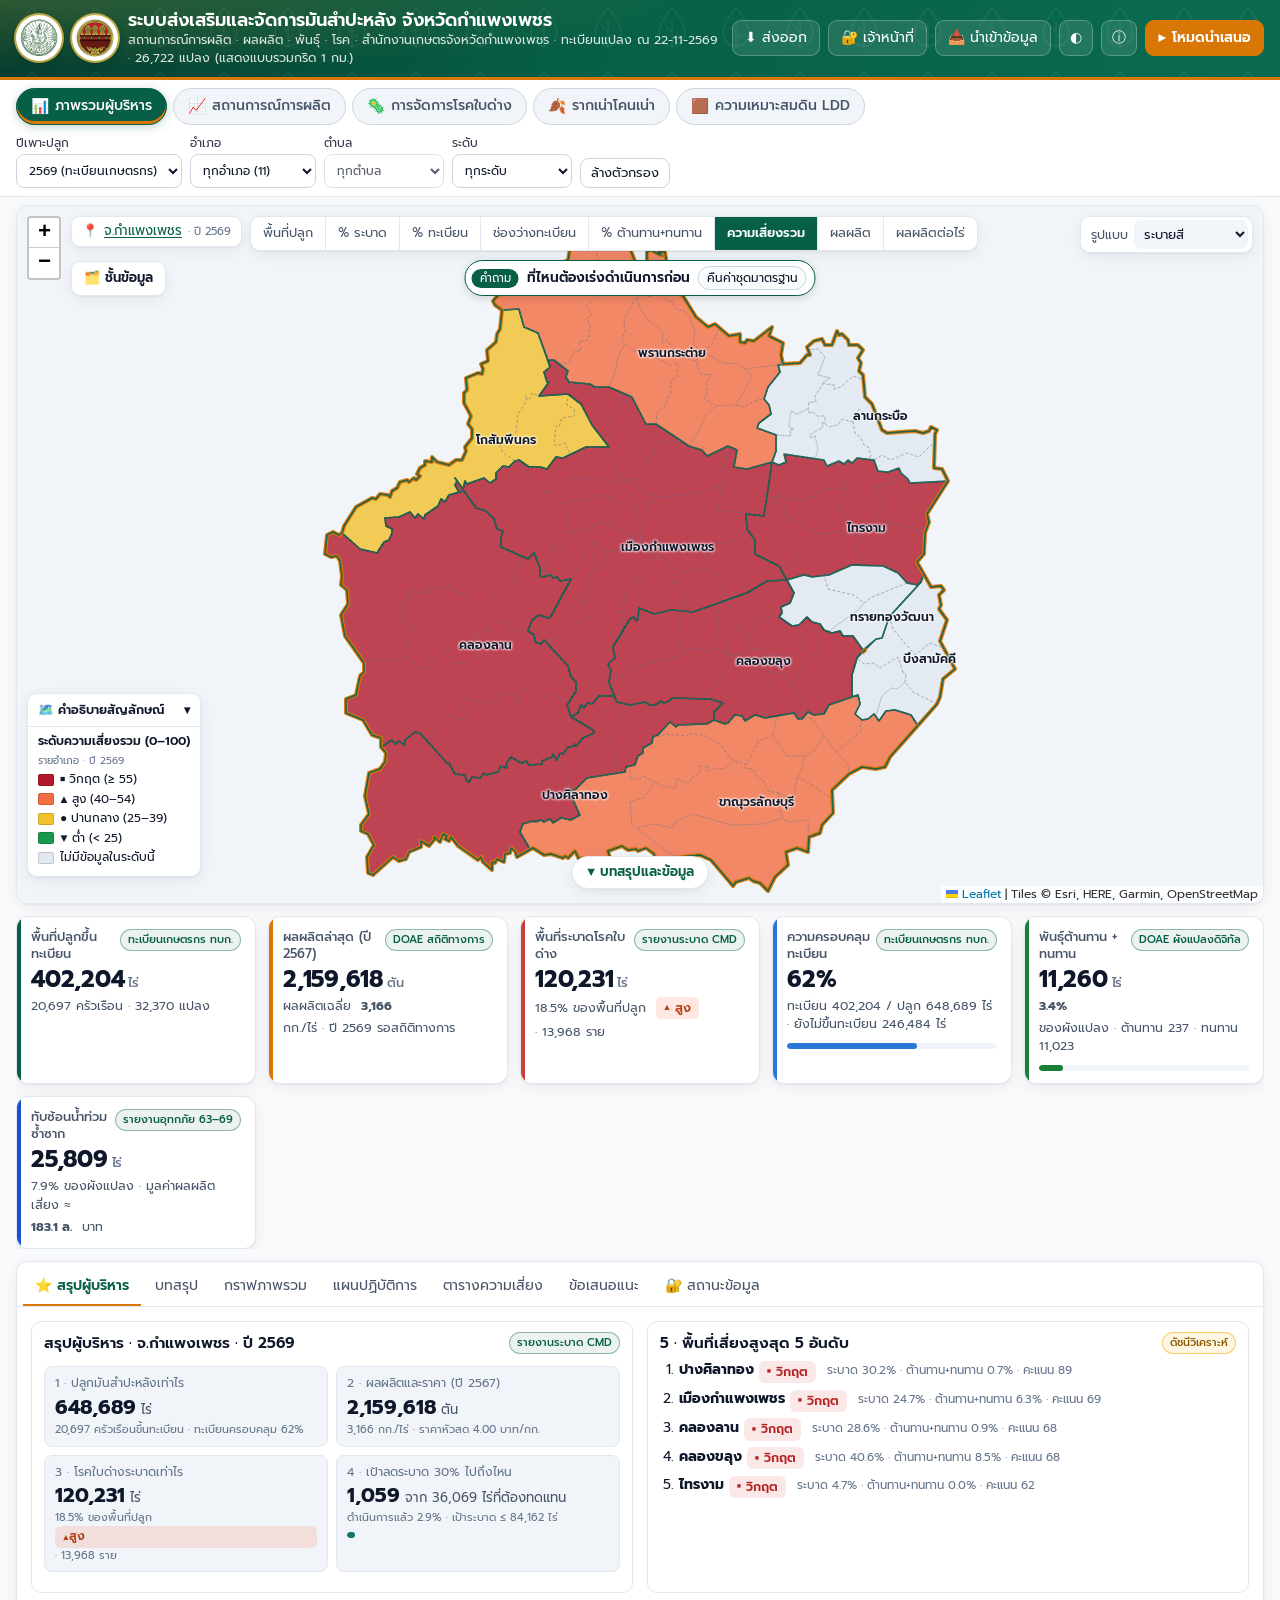
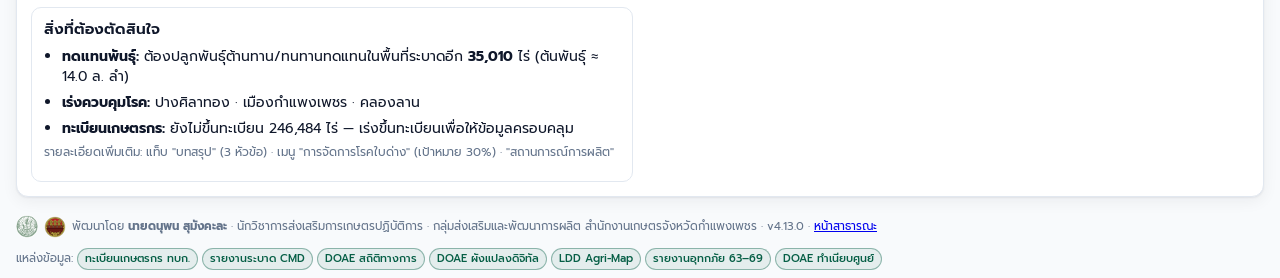
==== commit 6153bdcc: "v4.13.0: ชุดชั้นข้อมูลตามคำถามเป็นค่าเริ่มต้น + วงกลมผลผลิตในโมดูลการผลิต Co-Authored-By: Claude Opu" ====
--- a/admin.html
+++ b/admin.html
@@ -11,7 +11,7 @@
 <link rel="stylesheet" href="https://fonts.googleapis.com/css2?family=Prompt:wght@400;500;600;700&family=Sarabun:wght@400;500;600&display=swap">
 <link rel="stylesheet" href="vendor/leaflet.css">
 <link rel="stylesheet" href="vendor/MarkerCluster.css">
-<link rel="stylesheet" href="css/app.css?v=4.12.0">
+<link rel="stylesheet" href="css/app.css?v=4.13.0">
 </head>
 <body>
 <div id="app">
@@ -223,24 +223,24 @@
 <script src="vendor/markercluster.js"></script>
 <script src="vendor/leaflet-heat.js"></script>
 <script src="vendor/chart.umd.min.js"></script>
-<script src="data/geo.js?v=4.12.0"></script>
-<script src="data/stats.js?v=4.12.0"></script>
-<script src="data/parcels.js?v=4.12.0"></script>
+<script src="data/geo.js?v=4.13.0"></script>
+<script src="data/stats.js?v=4.13.0"></script>
+<script src="data/parcels.js?v=4.13.0"></script>
 <script>/* ข้อมูลรายแปลงละเอียดใช้เฉพาะเครื่องภายใน (data/private/ ไม่ถูกเผยแพร่) */
-  if (location.protocol === 'file:' || /^(localhost|127\.0\.0\.1)$/.test(location.hostname)) document.write('<script src="data/private/parcels.js?v=4.12.0" onerror="this.remove()"><\/script>');</script>
-<script src="data/networks.js?v=4.12.0"></script>
-<script src="data/flood.js?v=4.12.0"></script>
-<script src="data/ldd_soil.js?v=4.12.0"></script>
-<script src="data/reports.js?v=4.12.0"></script>
-<script src="data/parcel_trends.js?v=4.12.0"></script>
-<script src="js/config.js?v=4.12.0"></script>
-<script src="js/utils.js?v=4.12.0"></script>
-<script src="js/data.js?v=4.12.0"></script>
-<script src="js/map.js?v=4.12.0"></script>
-<script src="js/charts.js?v=4.12.0"></script>
-<script src="js/importer.js?v=4.12.0"></script>
-<script src="js/exporter.js?v=4.12.0"></script>
-<script src="js/admin.js?v=4.12.0"></script>
-<script src="js/app.js?v=4.12.0"></script>
+  if (location.protocol === 'file:' || /^(localhost|127\.0\.0\.1)$/.test(location.hostname)) document.write('<script src="data/private/parcels.js?v=4.13.0" onerror="this.remove()"><\/script>');</script>
+<script src="data/networks.js?v=4.13.0"></script>
+<script src="data/flood.js?v=4.13.0"></script>
+<script src="data/ldd_soil.js?v=4.13.0"></script>
+<script src="data/reports.js?v=4.13.0"></script>
+<script src="data/parcel_trends.js?v=4.13.0"></script>
+<script src="js/config.js?v=4.13.0"></script>
+<script src="js/utils.js?v=4.13.0"></script>
+<script src="js/data.js?v=4.13.0"></script>
+<script src="js/map.js?v=4.13.0"></script>
+<script src="js/charts.js?v=4.13.0"></script>
+<script src="js/importer.js?v=4.13.0"></script>
+<script src="js/exporter.js?v=4.13.0"></script>
+<script src="js/admin.js?v=4.13.0"></script>
+<script src="js/app.js?v=4.13.0"></script>
 </body>
 </html>
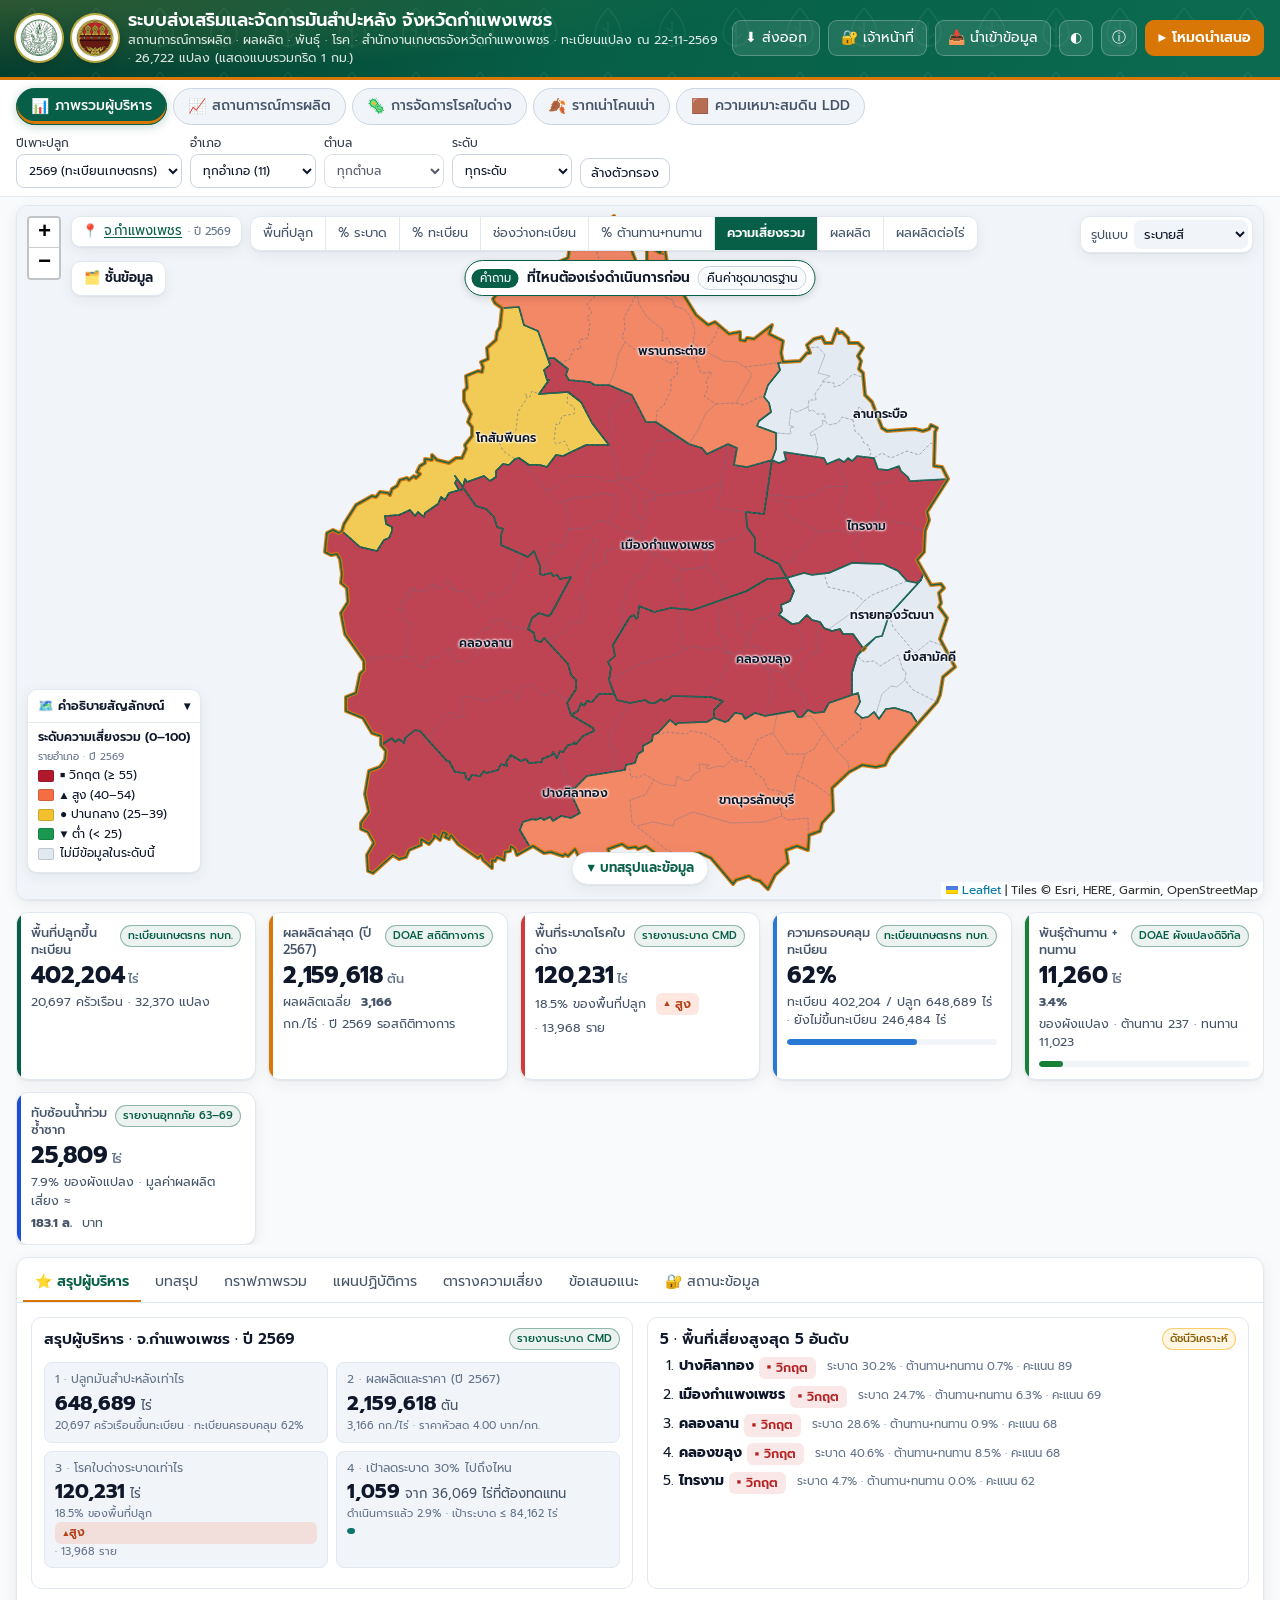
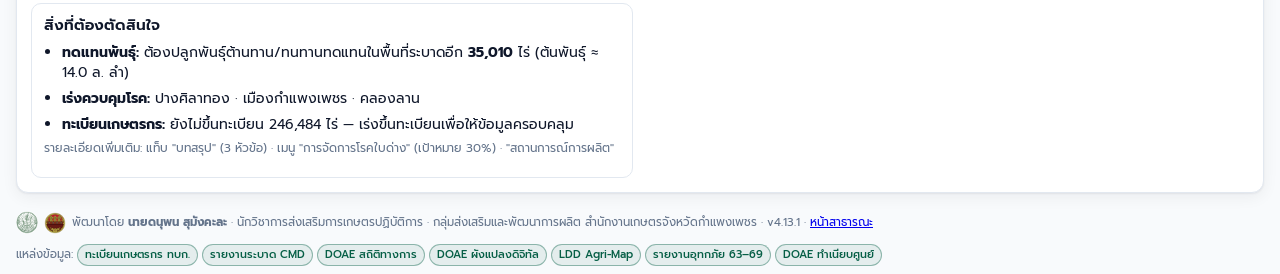
==== commit 4281727f: "v4.13.1: รวมแปลงส่งเสริม CassavaPlot + โครงการสนับสนุนท่อนพันธุ์อื่น ปี 2569 รายอำเภอ (ตัดซ้ำตามโครง" ====
--- a/admin.html
+++ b/admin.html
@@ -11,7 +11,7 @@
 <link rel="stylesheet" href="https://fonts.googleapis.com/css2?family=Prompt:wght@400;500;600;700&family=Sarabun:wght@400;500;600&display=swap">
 <link rel="stylesheet" href="vendor/leaflet.css">
 <link rel="stylesheet" href="vendor/MarkerCluster.css">
-<link rel="stylesheet" href="css/app.css?v=4.13.0">
+<link rel="stylesheet" href="css/app.css?v=4.13.1">
 </head>
 <body>
 <div id="app">
@@ -223,24 +223,24 @@
 <script src="vendor/markercluster.js"></script>
 <script src="vendor/leaflet-heat.js"></script>
 <script src="vendor/chart.umd.min.js"></script>
-<script src="data/geo.js?v=4.13.0"></script>
-<script src="data/stats.js?v=4.13.0"></script>
-<script src="data/parcels.js?v=4.13.0"></script>
+<script src="data/geo.js?v=4.13.1"></script>
+<script src="data/stats.js?v=4.13.1"></script>
+<script src="data/parcels.js?v=4.13.1"></script>
 <script>/* ข้อมูลรายแปลงละเอียดใช้เฉพาะเครื่องภายใน (data/private/ ไม่ถูกเผยแพร่) */
-  if (location.protocol === 'file:' || /^(localhost|127\.0\.0\.1)$/.test(location.hostname)) document.write('<script src="data/private/parcels.js?v=4.13.0" onerror="this.remove()"><\/script>');</script>
-<script src="data/networks.js?v=4.13.0"></script>
-<script src="data/flood.js?v=4.13.0"></script>
-<script src="data/ldd_soil.js?v=4.13.0"></script>
-<script src="data/reports.js?v=4.13.0"></script>
-<script src="data/parcel_trends.js?v=4.13.0"></script>
-<script src="js/config.js?v=4.13.0"></script>
-<script src="js/utils.js?v=4.13.0"></script>
-<script src="js/data.js?v=4.13.0"></script>
-<script src="js/map.js?v=4.13.0"></script>
-<script src="js/charts.js?v=4.13.0"></script>
-<script src="js/importer.js?v=4.13.0"></script>
-<script src="js/exporter.js?v=4.13.0"></script>
-<script src="js/admin.js?v=4.13.0"></script>
-<script src="js/app.js?v=4.13.0"></script>
+  if (location.protocol === 'file:' || /^(localhost|127\.0\.0\.1)$/.test(location.hostname)) document.write('<script src="data/private/parcels.js?v=4.13.1" onerror="this.remove()"><\/script>');</script>
+<script src="data/networks.js?v=4.13.1"></script>
+<script src="data/flood.js?v=4.13.1"></script>
+<script src="data/ldd_soil.js?v=4.13.1"></script>
+<script src="data/reports.js?v=4.13.1"></script>
+<script src="data/parcel_trends.js?v=4.13.1"></script>
+<script src="js/config.js?v=4.13.1"></script>
+<script src="js/utils.js?v=4.13.1"></script>
+<script src="js/data.js?v=4.13.1"></script>
+<script src="js/map.js?v=4.13.1"></script>
+<script src="js/charts.js?v=4.13.1"></script>
+<script src="js/importer.js?v=4.13.1"></script>
+<script src="js/exporter.js?v=4.13.1"></script>
+<script src="js/admin.js?v=4.13.1"></script>
+<script src="js/app.js?v=4.13.1"></script>
 </body>
 </html>
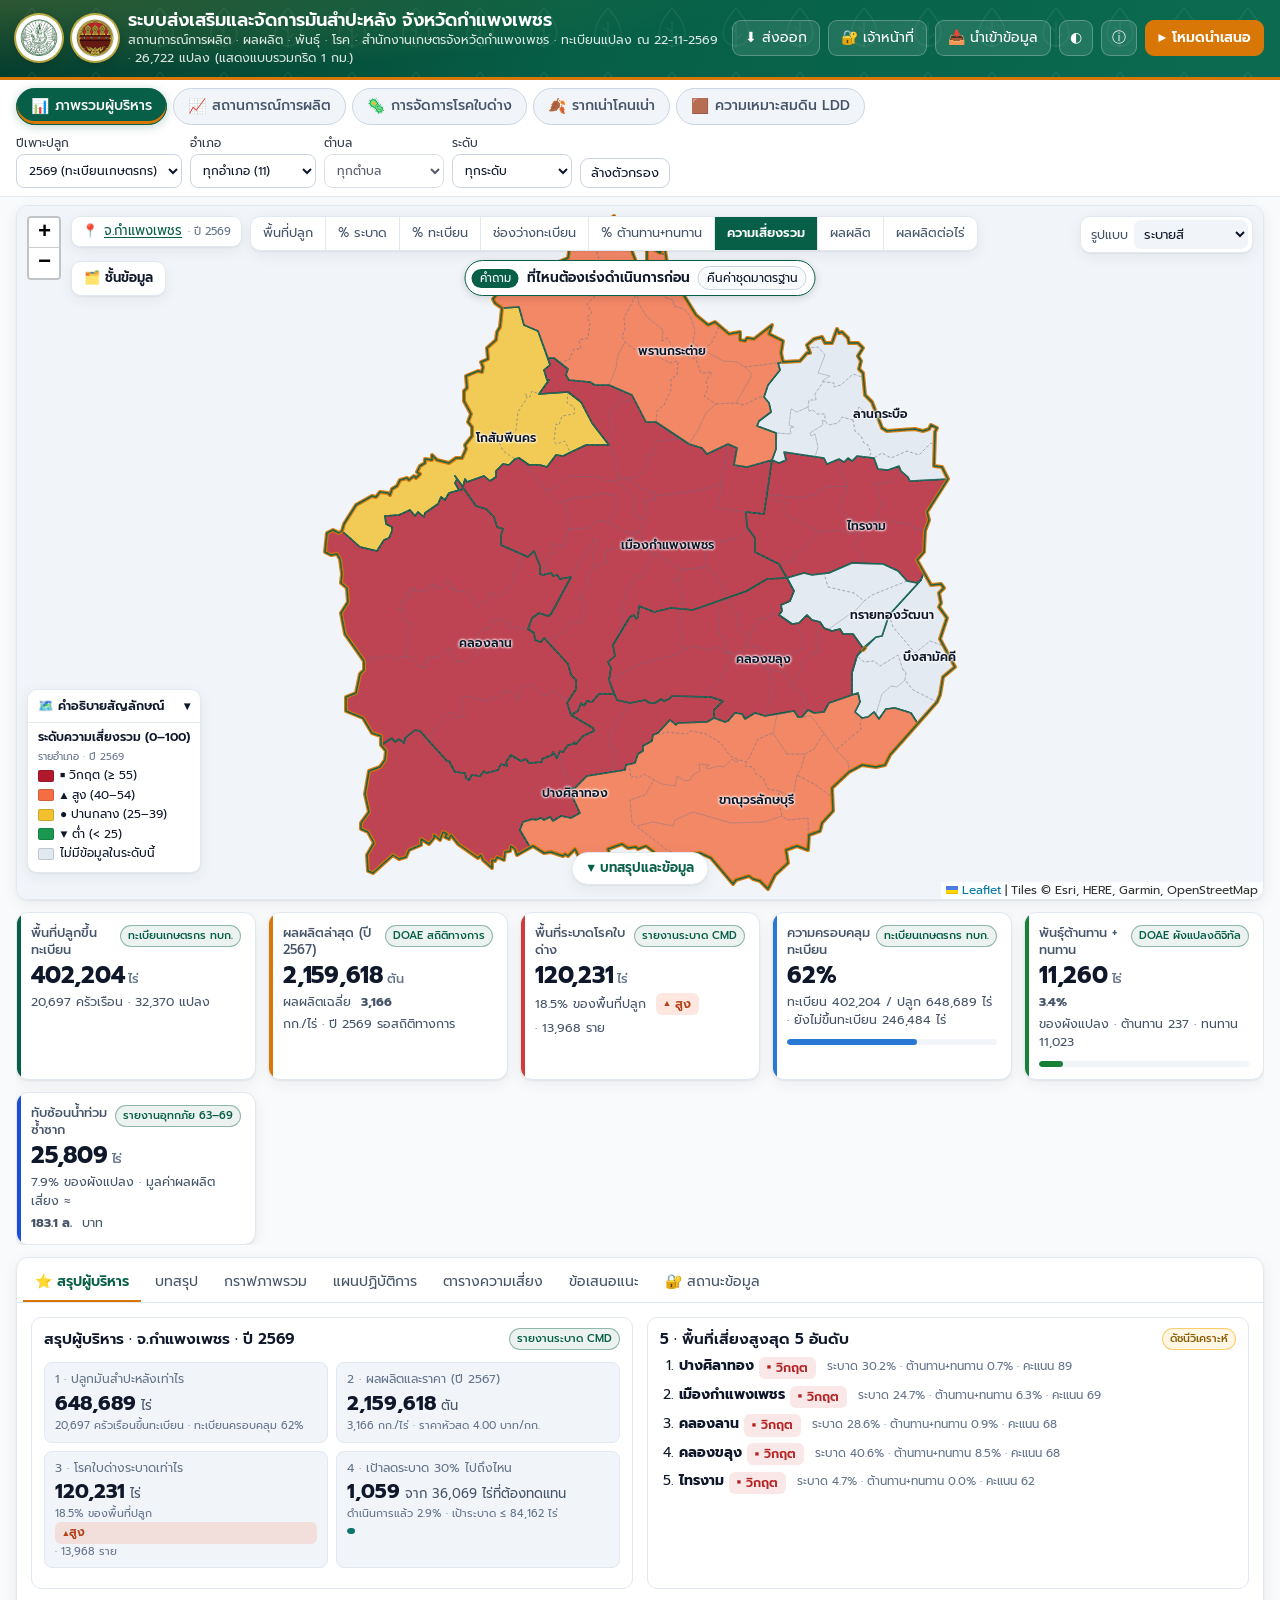
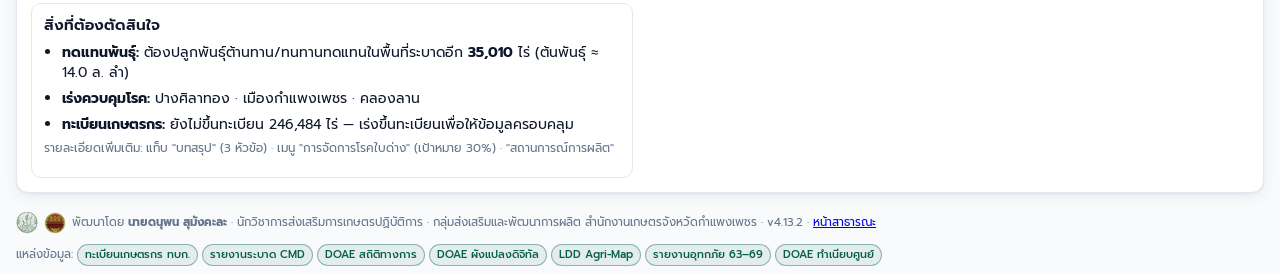
==== commit 74d28ef2: "v4.13.2: ตารางโครงการ 2569 ซ่อนแถวว่าง/ชื่อโครงการซ้ำ Co-Authored-By: Claude Opus 5.5 <noreply@anthr" ====
--- a/admin.html
+++ b/admin.html
@@ -11,7 +11,7 @@
 <link rel="stylesheet" href="https://fonts.googleapis.com/css2?family=Prompt:wght@400;500;600;700&family=Sarabun:wght@400;500;600&display=swap">
 <link rel="stylesheet" href="vendor/leaflet.css">
 <link rel="stylesheet" href="vendor/MarkerCluster.css">
-<link rel="stylesheet" href="css/app.css?v=4.13.1">
+<link rel="stylesheet" href="css/app.css?v=4.13.2">
 </head>
 <body>
 <div id="app">
@@ -223,24 +223,24 @@
 <script src="vendor/markercluster.js"></script>
 <script src="vendor/leaflet-heat.js"></script>
 <script src="vendor/chart.umd.min.js"></script>
-<script src="data/geo.js?v=4.13.1"></script>
-<script src="data/stats.js?v=4.13.1"></script>
-<script src="data/parcels.js?v=4.13.1"></script>
+<script src="data/geo.js?v=4.13.2"></script>
+<script src="data/stats.js?v=4.13.2"></script>
+<script src="data/parcels.js?v=4.13.2"></script>
 <script>/* ข้อมูลรายแปลงละเอียดใช้เฉพาะเครื่องภายใน (data/private/ ไม่ถูกเผยแพร่) */
-  if (location.protocol === 'file:' || /^(localhost|127\.0\.0\.1)$/.test(location.hostname)) document.write('<script src="data/private/parcels.js?v=4.13.1" onerror="this.remove()"><\/script>');</script>
-<script src="data/networks.js?v=4.13.1"></script>
-<script src="data/flood.js?v=4.13.1"></script>
-<script src="data/ldd_soil.js?v=4.13.1"></script>
-<script src="data/reports.js?v=4.13.1"></script>
-<script src="data/parcel_trends.js?v=4.13.1"></script>
-<script src="js/config.js?v=4.13.1"></script>
-<script src="js/utils.js?v=4.13.1"></script>
-<script src="js/data.js?v=4.13.1"></script>
-<script src="js/map.js?v=4.13.1"></script>
-<script src="js/charts.js?v=4.13.1"></script>
-<script src="js/importer.js?v=4.13.1"></script>
-<script src="js/exporter.js?v=4.13.1"></script>
-<script src="js/admin.js?v=4.13.1"></script>
-<script src="js/app.js?v=4.13.1"></script>
+  if (location.protocol === 'file:' || /^(localhost|127\.0\.0\.1)$/.test(location.hostname)) document.write('<script src="data/private/parcels.js?v=4.13.2" onerror="this.remove()"><\/script>');</script>
+<script src="data/networks.js?v=4.13.2"></script>
+<script src="data/flood.js?v=4.13.2"></script>
+<script src="data/ldd_soil.js?v=4.13.2"></script>
+<script src="data/reports.js?v=4.13.2"></script>
+<script src="data/parcel_trends.js?v=4.13.2"></script>
+<script src="js/config.js?v=4.13.2"></script>
+<script src="js/utils.js?v=4.13.2"></script>
+<script src="js/data.js?v=4.13.2"></script>
+<script src="js/map.js?v=4.13.2"></script>
+<script src="js/charts.js?v=4.13.2"></script>
+<script src="js/importer.js?v=4.13.2"></script>
+<script src="js/exporter.js?v=4.13.2"></script>
+<script src="js/admin.js?v=4.13.2"></script>
+<script src="js/app.js?v=4.13.2"></script>
 </body>
 </html>
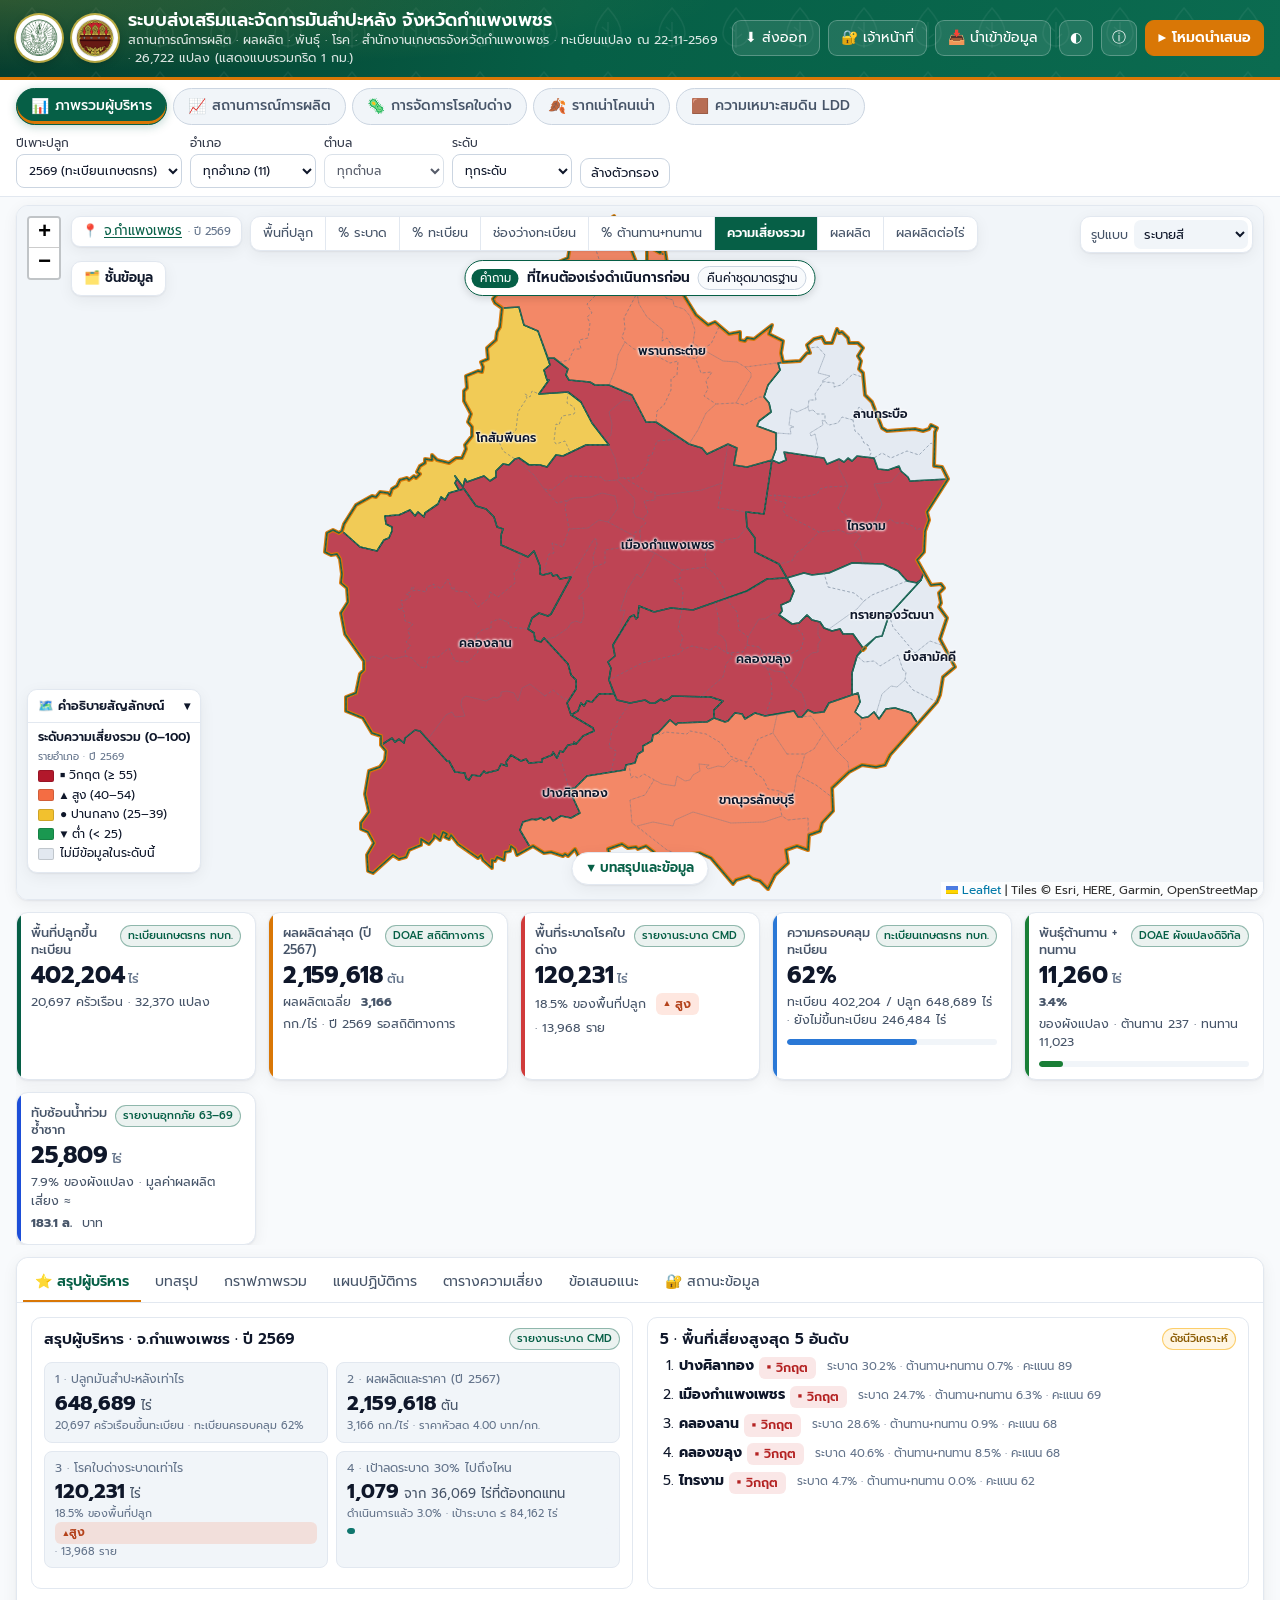
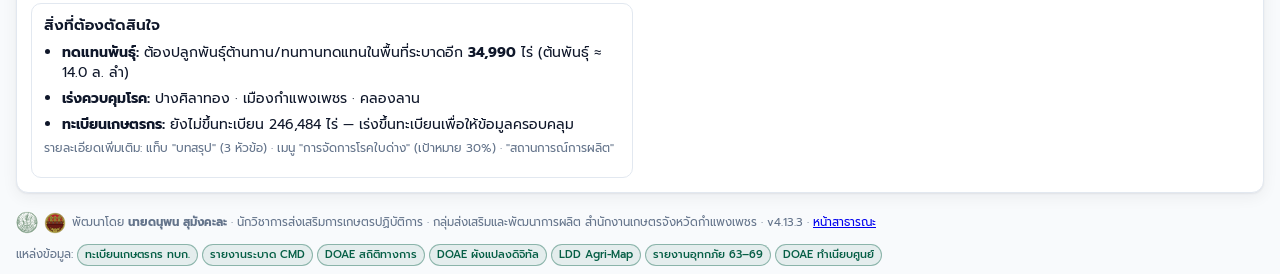
==== commit 24a30384: "v4.13.3: รวมโครงการสนับสนุนพันธุ์ 2569 — ใช้ยอด CassavaPlot สด, เพิ่มกรมการค้าภายในรอบ KP5–KP8, แก้ " ====
--- a/admin.html
+++ b/admin.html
@@ -11,7 +11,7 @@
 <link rel="stylesheet" href="https://fonts.googleapis.com/css2?family=Prompt:wght@400;500;600;700&family=Sarabun:wght@400;500;600&display=swap">
 <link rel="stylesheet" href="vendor/leaflet.css">
 <link rel="stylesheet" href="vendor/MarkerCluster.css">
-<link rel="stylesheet" href="css/app.css?v=4.13.2">
+<link rel="stylesheet" href="css/app.css?v=4.13.3">
 </head>
 <body>
 <div id="app">
@@ -223,24 +223,24 @@
 <script src="vendor/markercluster.js"></script>
 <script src="vendor/leaflet-heat.js"></script>
 <script src="vendor/chart.umd.min.js"></script>
-<script src="data/geo.js?v=4.13.2"></script>
-<script src="data/stats.js?v=4.13.2"></script>
-<script src="data/parcels.js?v=4.13.2"></script>
+<script src="data/geo.js?v=4.13.3"></script>
+<script src="data/stats.js?v=4.13.3"></script>
+<script src="data/parcels.js?v=4.13.3"></script>
 <script>/* ข้อมูลรายแปลงละเอียดใช้เฉพาะเครื่องภายใน (data/private/ ไม่ถูกเผยแพร่) */
-  if (location.protocol === 'file:' || /^(localhost|127\.0\.0\.1)$/.test(location.hostname)) document.write('<script src="data/private/parcels.js?v=4.13.2" onerror="this.remove()"><\/script>');</script>
-<script src="data/networks.js?v=4.13.2"></script>
-<script src="data/flood.js?v=4.13.2"></script>
-<script src="data/ldd_soil.js?v=4.13.2"></script>
-<script src="data/reports.js?v=4.13.2"></script>
-<script src="data/parcel_trends.js?v=4.13.2"></script>
-<script src="js/config.js?v=4.13.2"></script>
-<script src="js/utils.js?v=4.13.2"></script>
-<script src="js/data.js?v=4.13.2"></script>
-<script src="js/map.js?v=4.13.2"></script>
-<script src="js/charts.js?v=4.13.2"></script>
-<script src="js/importer.js?v=4.13.2"></script>
-<script src="js/exporter.js?v=4.13.2"></script>
-<script src="js/admin.js?v=4.13.2"></script>
-<script src="js/app.js?v=4.13.2"></script>
+  if (location.protocol === 'file:' || /^(localhost|127\.0\.0\.1)$/.test(location.hostname)) document.write('<script src="data/private/parcels.js?v=4.13.3" onerror="this.remove()"><\/script>');</script>
+<script src="data/networks.js?v=4.13.3"></script>
+<script src="data/flood.js?v=4.13.3"></script>
+<script src="data/ldd_soil.js?v=4.13.3"></script>
+<script src="data/reports.js?v=4.13.3"></script>
+<script src="data/parcel_trends.js?v=4.13.3"></script>
+<script src="js/config.js?v=4.13.3"></script>
+<script src="js/utils.js?v=4.13.3"></script>
+<script src="js/data.js?v=4.13.3"></script>
+<script src="js/map.js?v=4.13.3"></script>
+<script src="js/charts.js?v=4.13.3"></script>
+<script src="js/importer.js?v=4.13.3"></script>
+<script src="js/exporter.js?v=4.13.3"></script>
+<script src="js/admin.js?v=4.13.3"></script>
+<script src="js/app.js?v=4.13.3"></script>
 </body>
 </html>
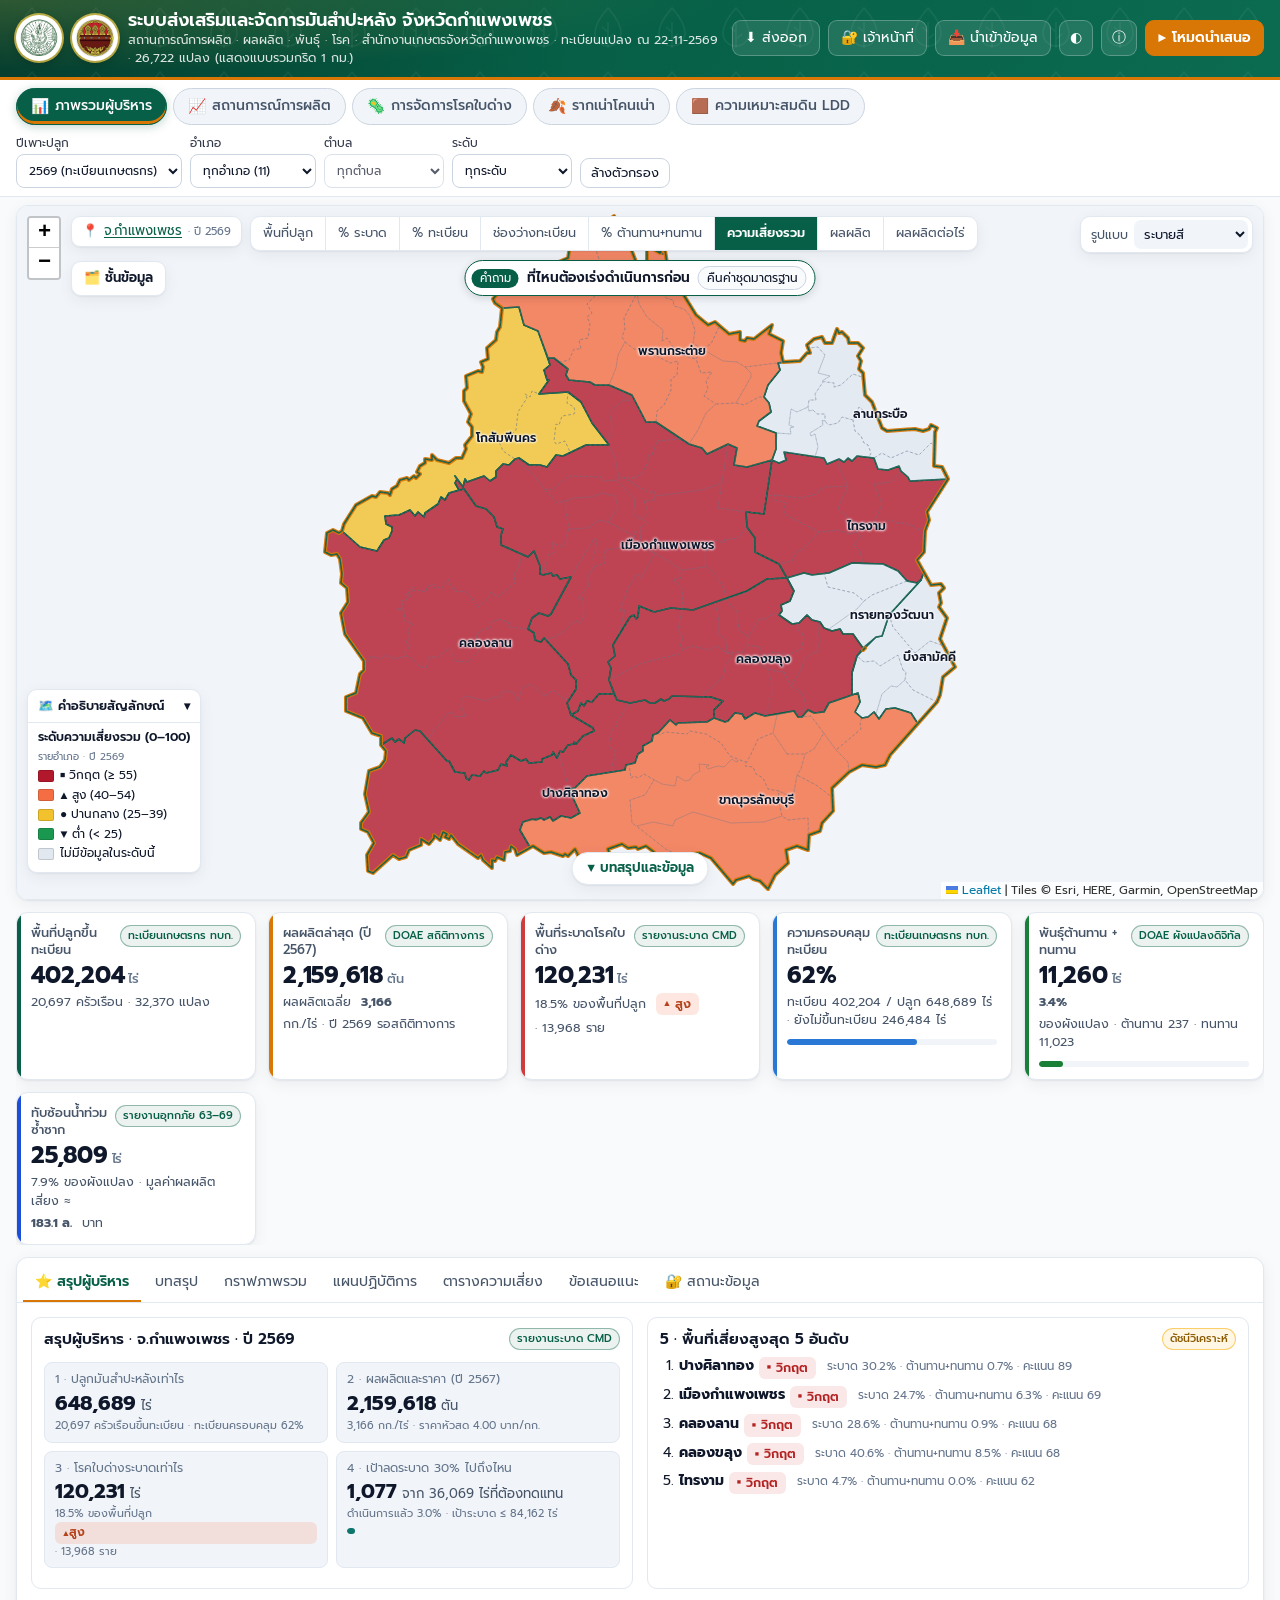
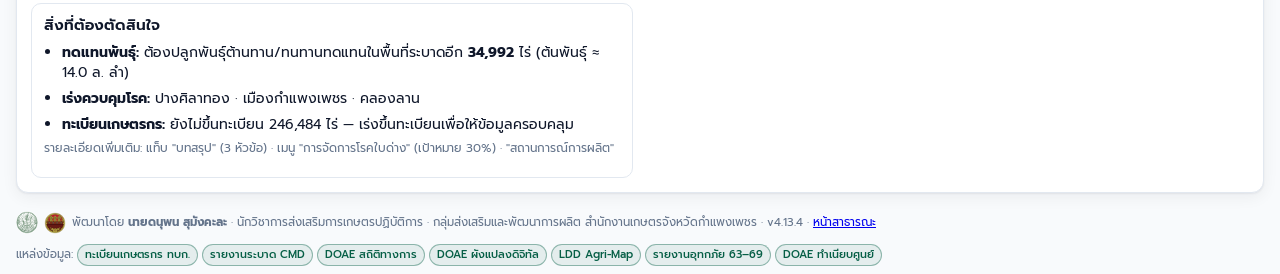
==== commit 80745ac5: "v4.13.4: กรมการค้าภายในรอบ KP4–KP8 อยู่ใน CassavaPlot (ไม่นับซ้ำ), KP7 ใช้ฉบับ B7 Co-Authored-By: Cl" ====
--- a/admin.html
+++ b/admin.html
@@ -11,7 +11,7 @@
 <link rel="stylesheet" href="https://fonts.googleapis.com/css2?family=Prompt:wght@400;500;600;700&family=Sarabun:wght@400;500;600&display=swap">
 <link rel="stylesheet" href="vendor/leaflet.css">
 <link rel="stylesheet" href="vendor/MarkerCluster.css">
-<link rel="stylesheet" href="css/app.css?v=4.13.3">
+<link rel="stylesheet" href="css/app.css?v=4.13.4">
 </head>
 <body>
 <div id="app">
@@ -223,24 +223,24 @@
 <script src="vendor/markercluster.js"></script>
 <script src="vendor/leaflet-heat.js"></script>
 <script src="vendor/chart.umd.min.js"></script>
-<script src="data/geo.js?v=4.13.3"></script>
-<script src="data/stats.js?v=4.13.3"></script>
-<script src="data/parcels.js?v=4.13.3"></script>
+<script src="data/geo.js?v=4.13.4"></script>
+<script src="data/stats.js?v=4.13.4"></script>
+<script src="data/parcels.js?v=4.13.4"></script>
 <script>/* ข้อมูลรายแปลงละเอียดใช้เฉพาะเครื่องภายใน (data/private/ ไม่ถูกเผยแพร่) */
-  if (location.protocol === 'file:' || /^(localhost|127\.0\.0\.1)$/.test(location.hostname)) document.write('<script src="data/private/parcels.js?v=4.13.3" onerror="this.remove()"><\/script>');</script>
-<script src="data/networks.js?v=4.13.3"></script>
-<script src="data/flood.js?v=4.13.3"></script>
-<script src="data/ldd_soil.js?v=4.13.3"></script>
-<script src="data/reports.js?v=4.13.3"></script>
-<script src="data/parcel_trends.js?v=4.13.3"></script>
-<script src="js/config.js?v=4.13.3"></script>
-<script src="js/utils.js?v=4.13.3"></script>
-<script src="js/data.js?v=4.13.3"></script>
-<script src="js/map.js?v=4.13.3"></script>
-<script src="js/charts.js?v=4.13.3"></script>
-<script src="js/importer.js?v=4.13.3"></script>
-<script src="js/exporter.js?v=4.13.3"></script>
-<script src="js/admin.js?v=4.13.3"></script>
-<script src="js/app.js?v=4.13.3"></script>
+  if (location.protocol === 'file:' || /^(localhost|127\.0\.0\.1)$/.test(location.hostname)) document.write('<script src="data/private/parcels.js?v=4.13.4" onerror="this.remove()"><\/script>');</script>
+<script src="data/networks.js?v=4.13.4"></script>
+<script src="data/flood.js?v=4.13.4"></script>
+<script src="data/ldd_soil.js?v=4.13.4"></script>
+<script src="data/reports.js?v=4.13.4"></script>
+<script src="data/parcel_trends.js?v=4.13.4"></script>
+<script src="js/config.js?v=4.13.4"></script>
+<script src="js/utils.js?v=4.13.4"></script>
+<script src="js/data.js?v=4.13.4"></script>
+<script src="js/map.js?v=4.13.4"></script>
+<script src="js/charts.js?v=4.13.4"></script>
+<script src="js/importer.js?v=4.13.4"></script>
+<script src="js/exporter.js?v=4.13.4"></script>
+<script src="js/admin.js?v=4.13.4"></script>
+<script src="js/app.js?v=4.13.4"></script>
 </body>
 </html>
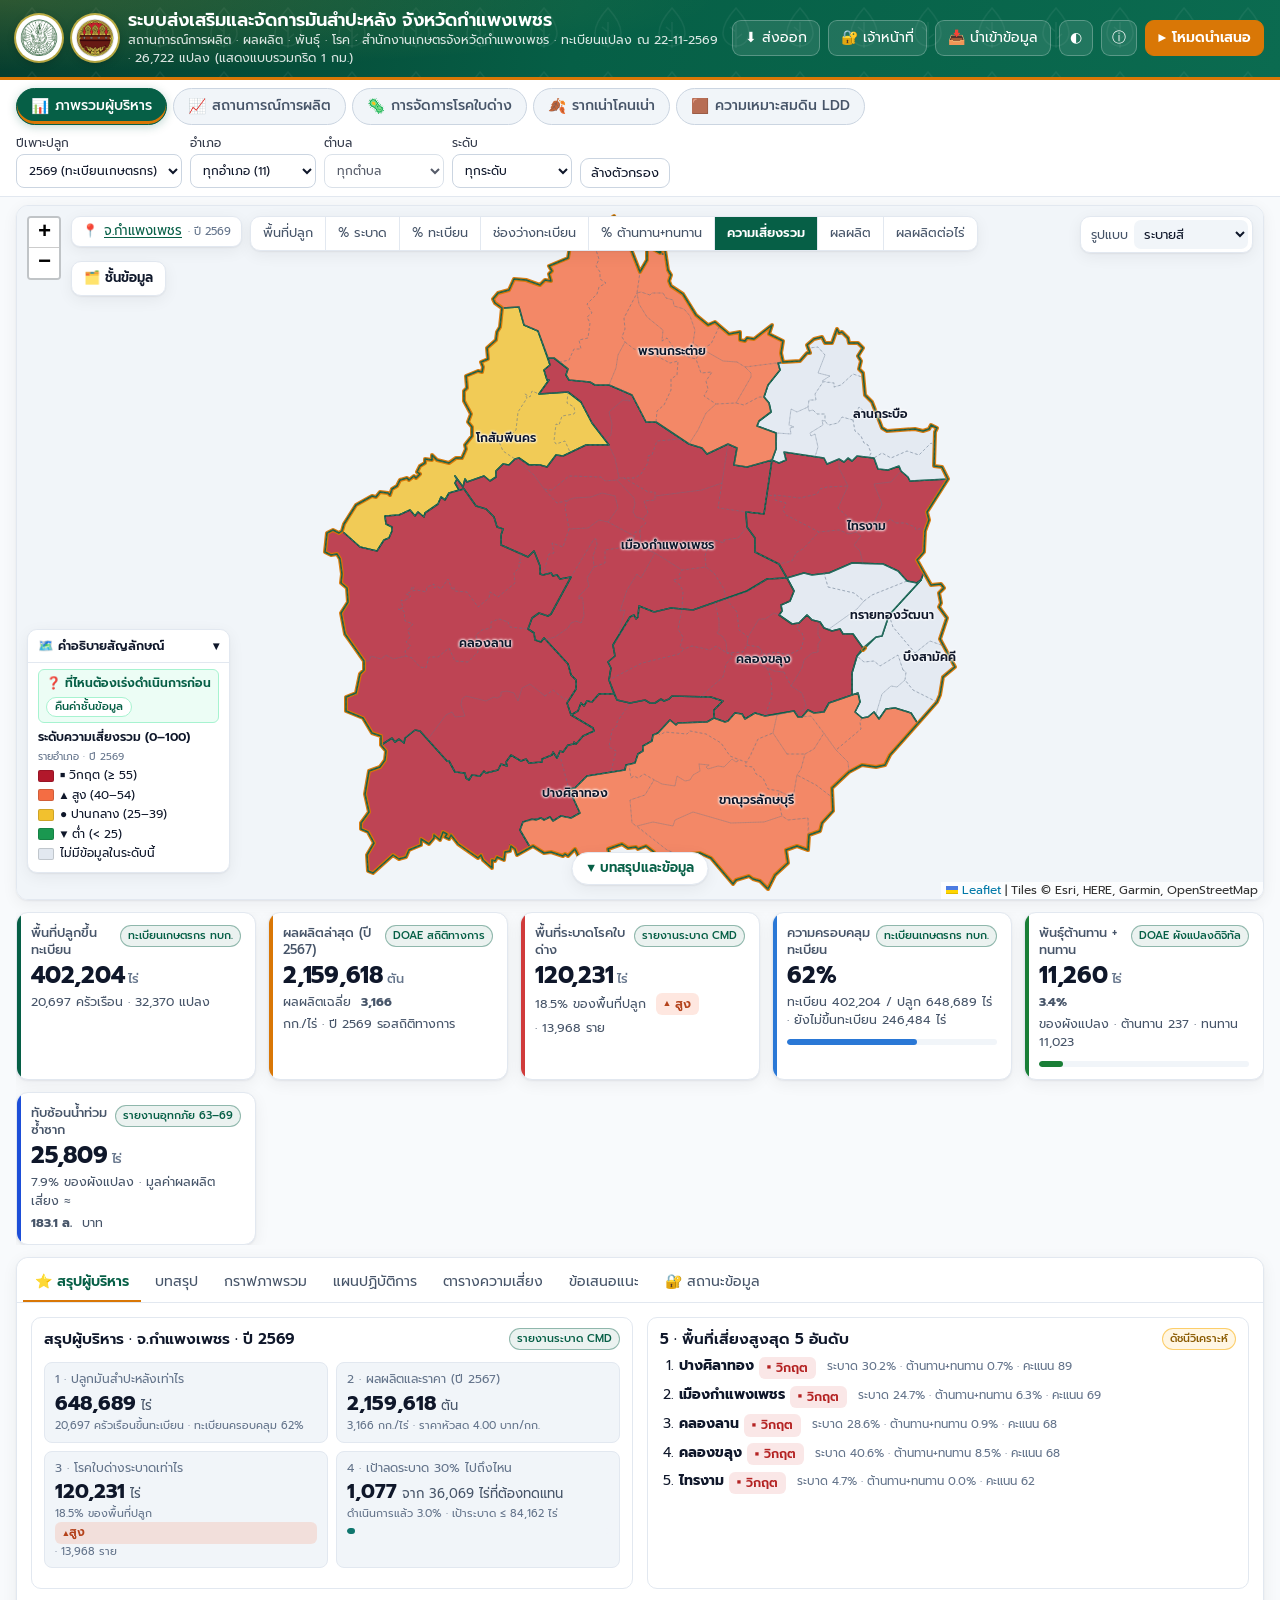
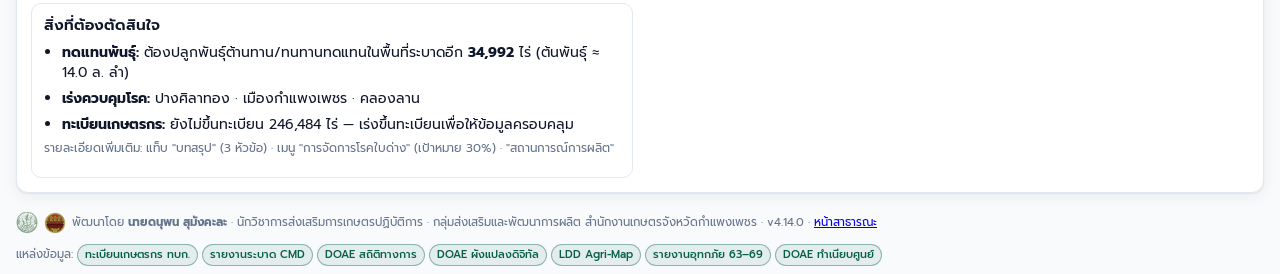
==== commit 7fc07edb: "v4.14.0: แถบคำถามย้ายเข้ากล่องคำอธิบาย, popup แปลงวิเคราะห์อัตโนมัติ (ระยะพืช ความเสี่ยง คำแนะนำ นำท" ====
--- a/admin.html
+++ b/admin.html
@@ -11,7 +11,7 @@
 <link rel="stylesheet" href="https://fonts.googleapis.com/css2?family=Prompt:wght@400;500;600;700&family=Sarabun:wght@400;500;600&display=swap">
 <link rel="stylesheet" href="vendor/leaflet.css">
 <link rel="stylesheet" href="vendor/MarkerCluster.css">
-<link rel="stylesheet" href="css/app.css?v=4.13.4">
+<link rel="stylesheet" href="css/app.css?v=4.14.0">
 </head>
 <body>
 <div id="app">
@@ -223,24 +223,24 @@
 <script src="vendor/markercluster.js"></script>
 <script src="vendor/leaflet-heat.js"></script>
 <script src="vendor/chart.umd.min.js"></script>
-<script src="data/geo.js?v=4.13.4"></script>
-<script src="data/stats.js?v=4.13.4"></script>
-<script src="data/parcels.js?v=4.13.4"></script>
+<script src="data/geo.js?v=4.14.0"></script>
+<script src="data/stats.js?v=4.14.0"></script>
+<script src="data/parcels.js?v=4.14.0"></script>
 <script>/* ข้อมูลรายแปลงละเอียดใช้เฉพาะเครื่องภายใน (data/private/ ไม่ถูกเผยแพร่) */
-  if (location.protocol === 'file:' || /^(localhost|127\.0\.0\.1)$/.test(location.hostname)) document.write('<script src="data/private/parcels.js?v=4.13.4" onerror="this.remove()"><\/script>');</script>
-<script src="data/networks.js?v=4.13.4"></script>
-<script src="data/flood.js?v=4.13.4"></script>
-<script src="data/ldd_soil.js?v=4.13.4"></script>
-<script src="data/reports.js?v=4.13.4"></script>
-<script src="data/parcel_trends.js?v=4.13.4"></script>
-<script src="js/config.js?v=4.13.4"></script>
-<script src="js/utils.js?v=4.13.4"></script>
-<script src="js/data.js?v=4.13.4"></script>
-<script src="js/map.js?v=4.13.4"></script>
-<script src="js/charts.js?v=4.13.4"></script>
-<script src="js/importer.js?v=4.13.4"></script>
-<script src="js/exporter.js?v=4.13.4"></script>
-<script src="js/admin.js?v=4.13.4"></script>
-<script src="js/app.js?v=4.13.4"></script>
+  if (location.protocol === 'file:' || /^(localhost|127\.0\.0\.1)$/.test(location.hostname)) document.write('<script src="data/private/parcels.js?v=4.14.0" onerror="this.remove()"><\/script>');</script>
+<script src="data/networks.js?v=4.14.0"></script>
+<script src="data/flood.js?v=4.14.0"></script>
+<script src="data/ldd_soil.js?v=4.14.0"></script>
+<script src="data/reports.js?v=4.14.0"></script>
+<script src="data/parcel_trends.js?v=4.14.0"></script>
+<script src="js/config.js?v=4.14.0"></script>
+<script src="js/utils.js?v=4.14.0"></script>
+<script src="js/data.js?v=4.14.0"></script>
+<script src="js/map.js?v=4.14.0"></script>
+<script src="js/charts.js?v=4.14.0"></script>
+<script src="js/importer.js?v=4.14.0"></script>
+<script src="js/exporter.js?v=4.14.0"></script>
+<script src="js/admin.js?v=4.14.0"></script>
+<script src="js/app.js?v=4.14.0"></script>
 </body>
 </html>
--- a/css/app.css
+++ b/css/app.css
@@ -545,3 +545,17 @@
 .map-q b { font-weight: 600; white-space: nowrap; overflow: hidden; text-overflow: ellipsis; }
 .map-q-tag { background: #065F46; color: #fff; border-radius: 999px; padding: 1px 8px; font-size: .72rem; }
 .map-q button, .map-q a { font: inherit; font-size: .75rem; border: 1px solid #cbd5e1; background: #f8fafc; color: #0f172a; border-radius: 999px; padding: 2px 8px; cursor: pointer; text-decoration: none; white-space: nowrap; }
+.lg-q { display: flex; flex-direction: column; gap: 4px; background: #ecfdf5; border: 1px solid #a7f3d0; border-radius: 6px; padding: 5px 7px; margin: 0 0 6px; font-size: .76rem; font-weight: 600; color: #065F46; }
+.lg-q button { align-self: flex-start; font: inherit; font-size: .7rem; font-weight: 500; border: 1px solid #a7f3d0; background: #fff; color: #065F46; border-radius: 999px; padding: 1px 8px; cursor: pointer; }
+.pi h4 { margin-bottom: 4px; }
+.pi-chips { display: flex; flex-wrap: wrap; gap: 4px; margin: 2px 0 4px; }
+.pi-chip { font-size: .7rem; padding: 1px 7px; border-radius: 999px; background: #e2e8f0; color: #0f172a; }
+.pi-lvl { font-size: .7rem; padding: 1px 8px; border-radius: 999px; color: #fff; font-weight: 600; }
+.pi-lvl.crit { background: #b2182b; } .pi-lvl.warn { background: #d97706; } .pi-lvl.ok { background: #15803d; }
+.pi-sub { font-size: .74rem; color: #475569; margin: 0 0 5px; }
+.pi-recs { display: grid; gap: 4px; margin: 4px 0; }
+.pi-rec { font-size: .76rem; line-height: 1.35; padding: 4px 7px; border-radius: 0; border-left: 3px solid; background: #f8fafc; color: #0f172a; }
+.pi-rec.crit { border-color: #b2182b; background: #fef2f2; } .pi-rec.warn { border-color: #d97706; background: #fffbeb; } .pi-rec.ok { border-color: #15803d; background: #f0fdf4; } .pi-rec.info { border-color: #2a78d6; background: #eff6ff; }
+.pi-more { margin: 4px 0; font-size: .75rem; } .pi-more summary { cursor: pointer; color: #065F46; font-weight: 600; }
+.pi-more table td { padding: 1px 6px 1px 0; vertical-align: top; } .pi-more table td:first-child { color: #64748b; white-space: nowrap; }
+.pi-act { display: flex; gap: 6px; margin: 5px 0; } .pi-act a, .pi-act button { font: inherit; font-size: .72rem; border: 1px solid #cbd5e1; background: #fff; color: #0f172a; border-radius: 999px; padding: 2px 9px; cursor: pointer; text-decoration: none; }
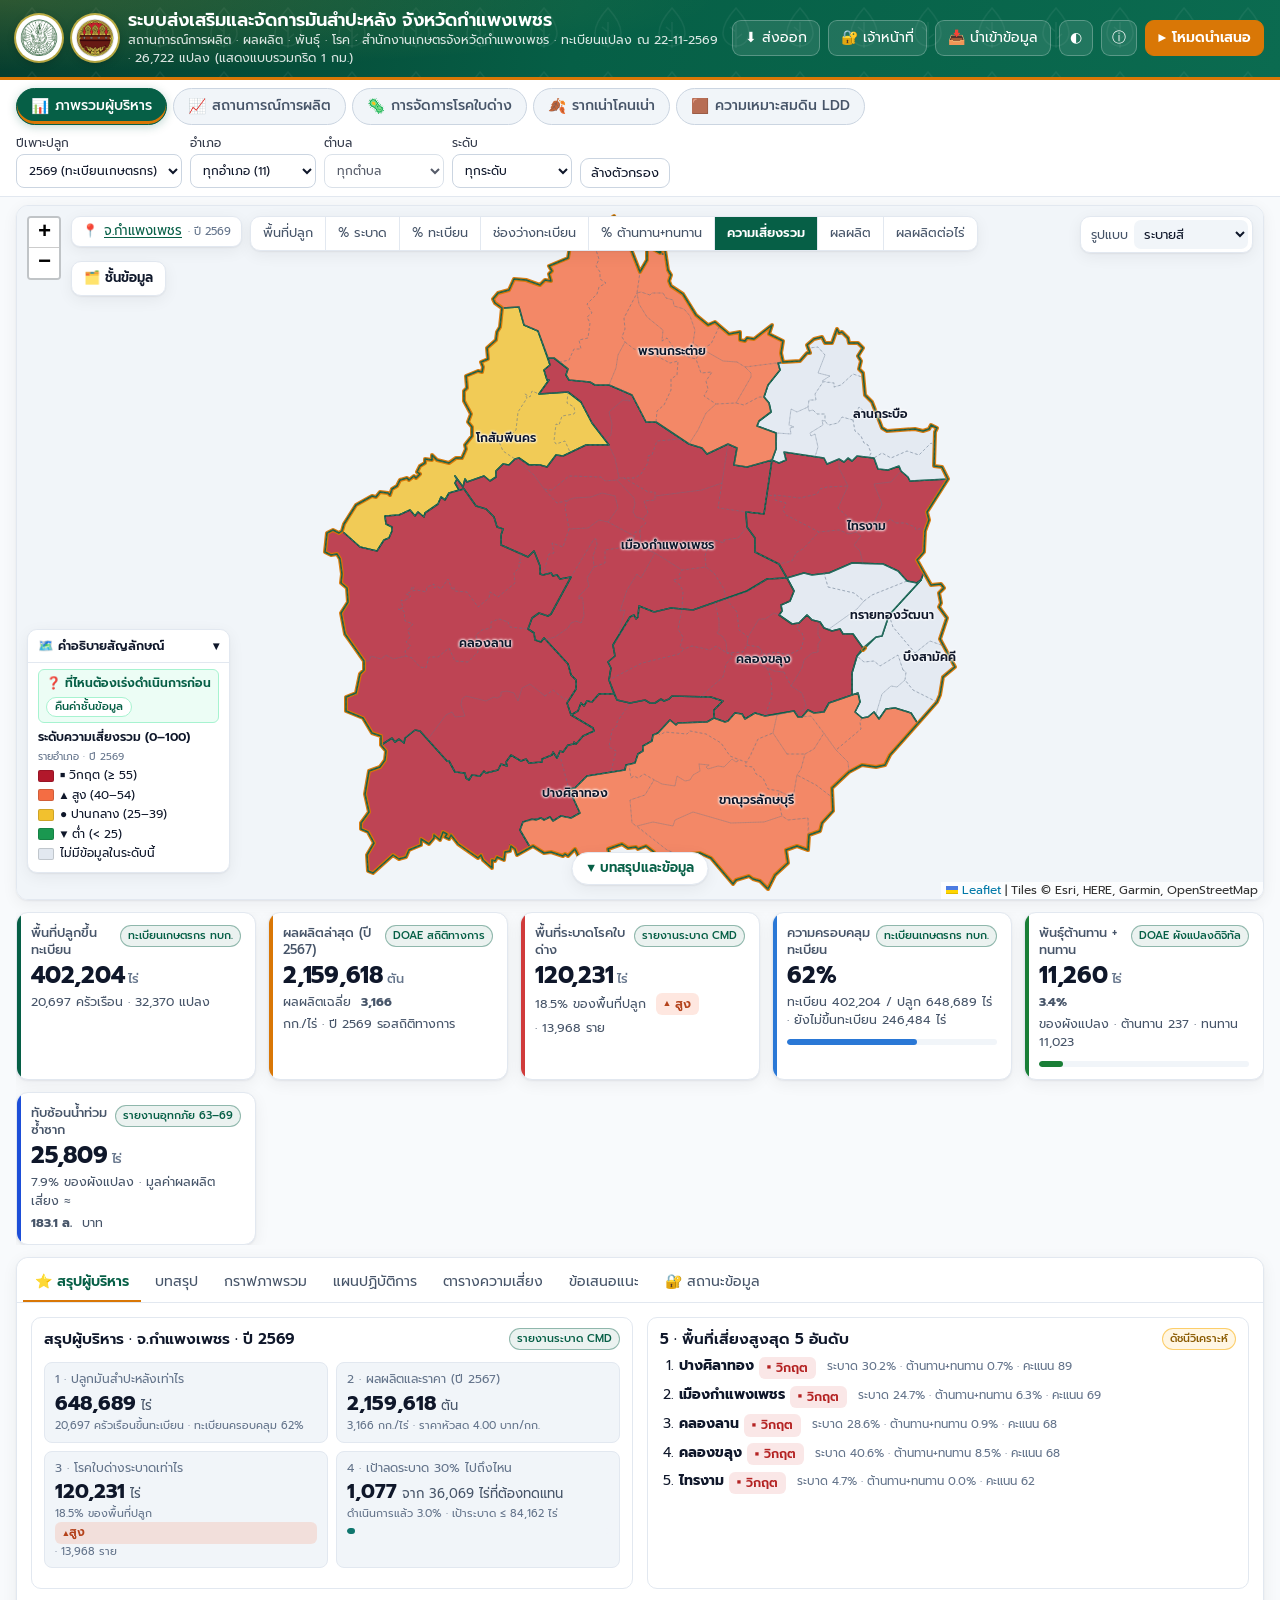
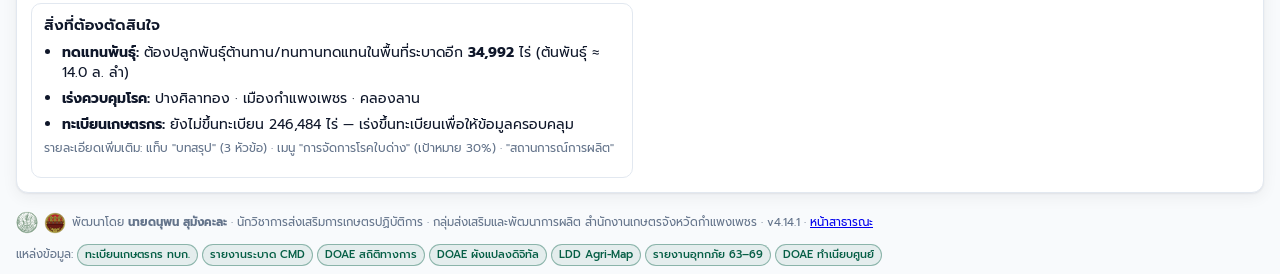
==== commit dd895a94: "v4.14.1: เกณฑ์เสี่ยงน้ำท่วมใช้ช่วงน้ำท่วมครั้งถัดไปที่ยังไม่ผ่าน Co-Authored-By: Claude Opus 5.5 <no" ====
--- a/admin.html
+++ b/admin.html
@@ -11,7 +11,7 @@
 <link rel="stylesheet" href="https://fonts.googleapis.com/css2?family=Prompt:wght@400;500;600;700&family=Sarabun:wght@400;500;600&display=swap">
 <link rel="stylesheet" href="vendor/leaflet.css">
 <link rel="stylesheet" href="vendor/MarkerCluster.css">
-<link rel="stylesheet" href="css/app.css?v=4.14.0">
+<link rel="stylesheet" href="css/app.css?v=4.14.1">
 </head>
 <body>
 <div id="app">
@@ -223,24 +223,24 @@
 <script src="vendor/markercluster.js"></script>
 <script src="vendor/leaflet-heat.js"></script>
 <script src="vendor/chart.umd.min.js"></script>
-<script src="data/geo.js?v=4.14.0"></script>
-<script src="data/stats.js?v=4.14.0"></script>
-<script src="data/parcels.js?v=4.14.0"></script>
+<script src="data/geo.js?v=4.14.1"></script>
+<script src="data/stats.js?v=4.14.1"></script>
+<script src="data/parcels.js?v=4.14.1"></script>
 <script>/* ข้อมูลรายแปลงละเอียดใช้เฉพาะเครื่องภายใน (data/private/ ไม่ถูกเผยแพร่) */
-  if (location.protocol === 'file:' || /^(localhost|127\.0\.0\.1)$/.test(location.hostname)) document.write('<script src="data/private/parcels.js?v=4.14.0" onerror="this.remove()"><\/script>');</script>
-<script src="data/networks.js?v=4.14.0"></script>
-<script src="data/flood.js?v=4.14.0"></script>
-<script src="data/ldd_soil.js?v=4.14.0"></script>
-<script src="data/reports.js?v=4.14.0"></script>
-<script src="data/parcel_trends.js?v=4.14.0"></script>
-<script src="js/config.js?v=4.14.0"></script>
-<script src="js/utils.js?v=4.14.0"></script>
-<script src="js/data.js?v=4.14.0"></script>
-<script src="js/map.js?v=4.14.0"></script>
-<script src="js/charts.js?v=4.14.0"></script>
-<script src="js/importer.js?v=4.14.0"></script>
-<script src="js/exporter.js?v=4.14.0"></script>
-<script src="js/admin.js?v=4.14.0"></script>
-<script src="js/app.js?v=4.14.0"></script>
+  if (location.protocol === 'file:' || /^(localhost|127\.0\.0\.1)$/.test(location.hostname)) document.write('<script src="data/private/parcels.js?v=4.14.1" onerror="this.remove()"><\/script>');</script>
+<script src="data/networks.js?v=4.14.1"></script>
+<script src="data/flood.js?v=4.14.1"></script>
+<script src="data/ldd_soil.js?v=4.14.1"></script>
+<script src="data/reports.js?v=4.14.1"></script>
+<script src="data/parcel_trends.js?v=4.14.1"></script>
+<script src="js/config.js?v=4.14.1"></script>
+<script src="js/utils.js?v=4.14.1"></script>
+<script src="js/data.js?v=4.14.1"></script>
+<script src="js/map.js?v=4.14.1"></script>
+<script src="js/charts.js?v=4.14.1"></script>
+<script src="js/importer.js?v=4.14.1"></script>
+<script src="js/exporter.js?v=4.14.1"></script>
+<script src="js/admin.js?v=4.14.1"></script>
+<script src="js/app.js?v=4.14.1"></script>
 </body>
 </html>
